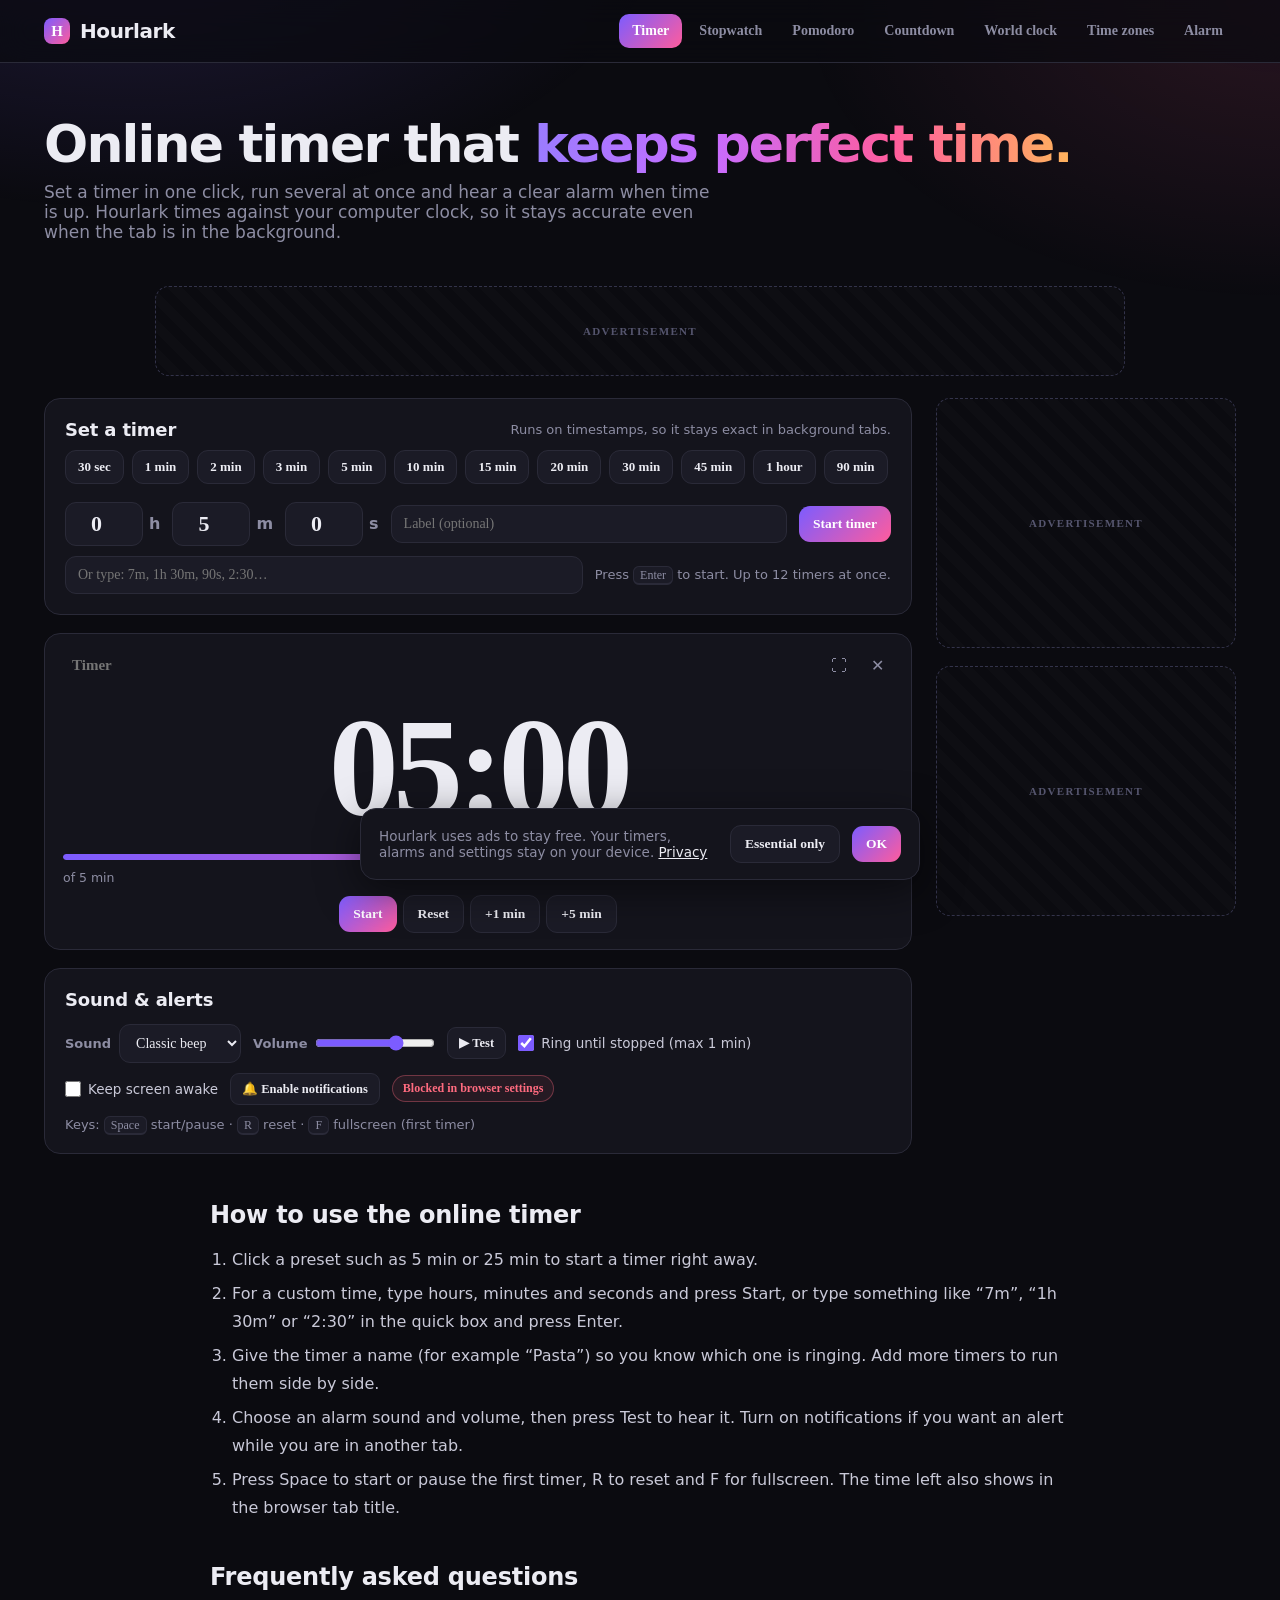
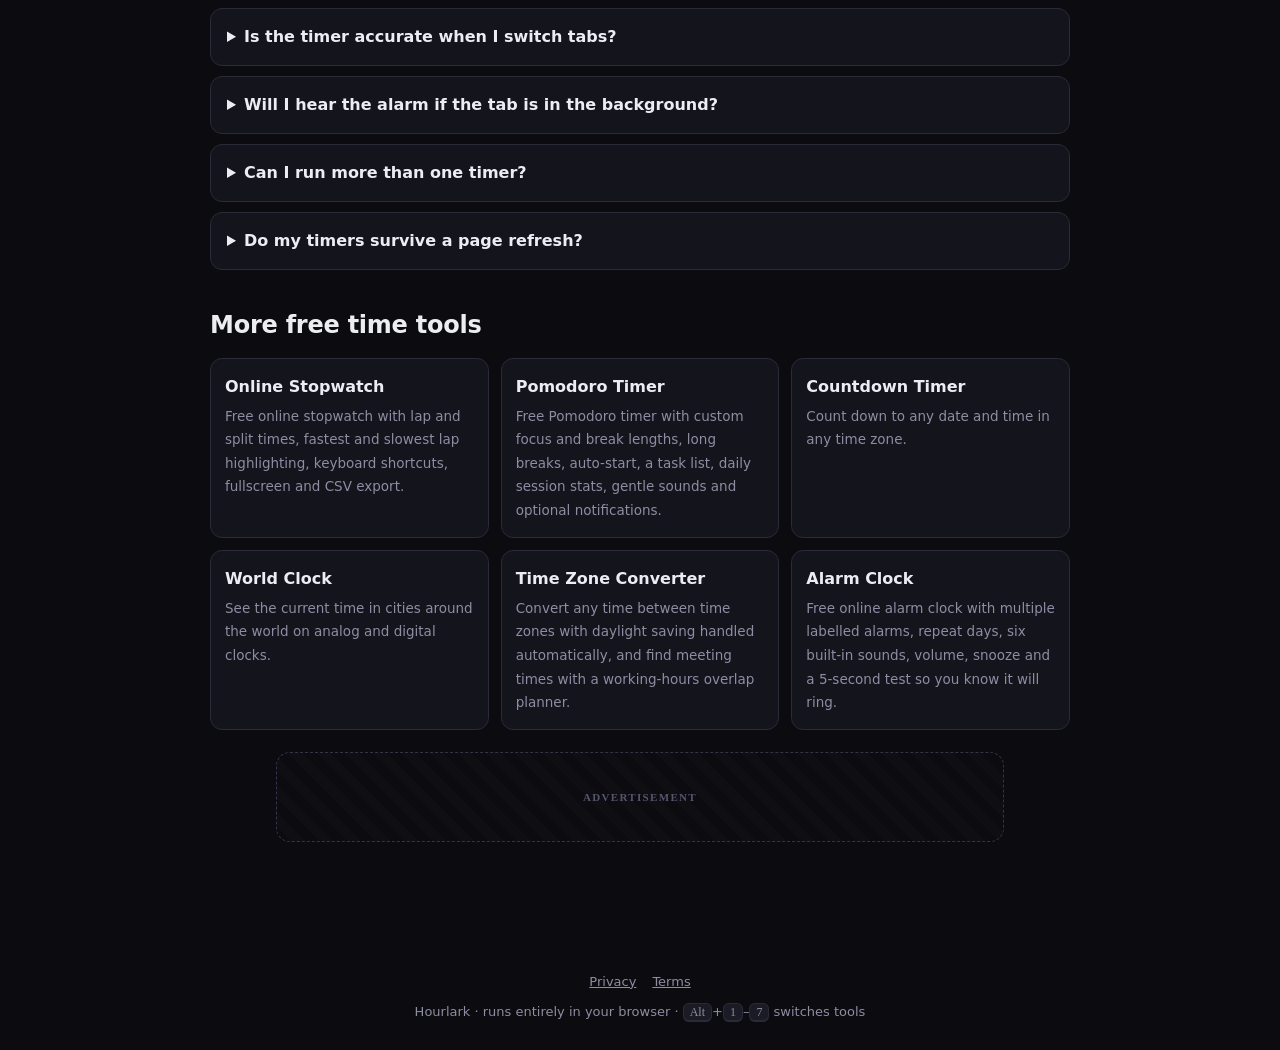
==== index.html @ e030983c "Initial commit: static site ready for GitHub Pages" ====
<!DOCTYPE html>
<html lang="en">
<head>
<meta charset="UTF-8">
<meta http-equiv="Content-Security-Policy" content="default-src 'self'; script-src 'self'; style-src 'self' https://fonts.googleapis.com; font-src https://fonts.gstatic.com; img-src 'self' data: blob:; connect-src 'self'; media-src 'self' blob:; object-src 'none'; base-uri 'self'; form-action 'none'; upgrade-insecure-requests">
<meta name="referrer" content="strict-origin-when-cross-origin">
<meta name="viewport" content="width=device-width, initial-scale=1.0">
<title>Online Timer: Free Countdown Timer with Alarm Sound | Hourlark</title>
<meta name="description" content="Free online timer with presets, custom times, multiple timers, alarm sounds and fullscreen. Stays accurate in background tabs and counts down in the tab title.">
<meta name="theme-color" content="#0b0b10">
<link rel="canonical" href="https://cinch2108.github.io/hourlark/">
<link rel="icon" href="data:image/svg+xml,%3Csvg xmlns='http://www.w3.org/2000/svg' viewBox='0 0 32 32'%3E%3Cdefs%3E%3ClinearGradient id='g' x1='0' y1='0' x2='1' y2='1'%3E%3Cstop offset='0' stop-color='%237c5cff'/%3E%3Cstop offset='1' stop-color='%23ff5c9d'/%3E%3C/linearGradient%3E%3C/defs%3E%3Crect width='32' height='32' rx='9' fill='url(%23g)'/%3E%3Ccircle cx='16' cy='16' r='9' fill='none' stroke='%23fff' stroke-width='2.6'/%3E%3Cpath d='M16 10.5V16l3.6 2.4' fill='none' stroke='%23fff' stroke-width='2.6' stroke-linecap='round'/%3E%3C/svg%3E">
<meta property="og:type" content="website">
<meta property="og:site_name" content="Hourlark">
<meta property="og:title" content="Online Timer: Free Countdown Timer with Alarm Sound | Hourlark">
<meta property="og:description" content="Free online timer with presets, custom times, multiple timers, alarm sounds and fullscreen. Stays accurate in background tabs and counts down in the tab title.">
<meta property="og:url" content="https://cinch2108.github.io/hourlark/">
<meta name="twitter:card" content="summary_large_image">
<meta name="twitter:title" content="Online Timer: Free Countdown Timer with Alarm Sound | Hourlark">
<meta name="twitter:description" content="Free online timer with presets, custom times, multiple timers, alarm sounds and fullscreen. Stays accurate in background tabs and counts down in the tab title.">
<script type="application/ld+json">{"@context":"https://schema.org","@type":"WebApplication","name":"Hourlark","applicationCategory":"UtilitiesApplication","operatingSystem":"Any","browserRequirements":"Requires JavaScript","offers":{"@type":"Offer","price":"0","priceCurrency":"USD"},"description":"Free online timer, stopwatch, Pomodoro timer, countdown to any date, world clock, time zone converter with meeting planner, and alarm clock."}</script>
<link rel="preconnect" href="https://fonts.googleapis.com">
<link rel="preconnect" href="https://fonts.gstatic.com" crossorigin>
<link href="https://fonts.googleapis.com/css2?family=Inter:wght@400;500;600;700;800&family=JetBrains+Mono:wght@400;500;600;700&display=swap" rel="stylesheet">
<link rel="stylesheet" href="styles.css">
<script type="application/ld+json">{"@context": "https://schema.org", "@type": "FAQPage", "mainEntity": [{"@type": "Question", "name": "Is the timer accurate when I switch tabs?", "acceptedAnswer": {"@type": "Answer", "text": "Yes. Browsers slow down background tabs, so Hourlark never counts ticks. It saves the exact moment your timer ends and compares it with your computer clock, so it finishes on time even if the tab was hidden or the screen was busy."}}, {"@type": "Question", "name": "Will I hear the alarm if the tab is in the background?", "acceptedAnswer": {"@type": "Answer", "text": "Yes, as long as the tab stays open and your device isn’t asleep or muted. The sound is scheduled ahead with the Web Audio API. You can also turn on desktop notifications for a pop-up alert."}}, {"@type": "Question", "name": "Can I run more than one timer?", "acceptedAnswer": {"@type": "Answer", "text": "Yes. You can run up to 12 timers at once, each with its own name. They keep running when you switch to other Hourlark tools such as the stopwatch or world clock."}}, {"@type": "Question", "name": "Do my timers survive a page refresh?", "acceptedAnswer": {"@type": "Answer", "text": "Yes. Timers are saved in your browser’s local storage with their end time, so a running timer keeps counting after you reload the page. Nothing is sent to a server."}}]}</script>
<script type="application/ld+json">{"@context": "https://schema.org", "@type": "BreadcrumbList", "itemListElement": [{"@type": "ListItem", "position": 1, "name": "Hourlark", "item": "https://cinch2108.github.io/hourlark/"}]}</script>
</head>
<body data-view="timer" data-page="timer" data-home="1">
<a class="skip" href="#main">Skip to tool</a>
<header><div class="nav">
  <a class="logo" href="./" aria-label="Hourlark home"><i></i>Hourlark</a>
  <nav class="tabs" id="tabs" aria-label="Tools"><a class="tab active" data-p="timer" data-v="timer" data-name="Online Timer" href="./" aria-current="page" title="Online Timer (Alt+1)">Timer</a><a class="tab" data-p="stopwatch" data-v="stopwatch" data-name="Online Stopwatch" href="stopwatch/" title="Online Stopwatch (Alt+2)">Stopwatch</a><a class="tab" data-p="pomodoro" data-v="pomodoro" data-name="Pomodoro Timer" href="pomodoro-timer/" title="Pomodoro Timer (Alt+3)">Pomodoro</a><a class="tab" data-p="countdown" data-v="countdown" data-name="Countdown Timer" href="countdown/" title="Countdown Timer (Alt+4)">Countdown</a><a class="tab" data-p="worldclock" data-v="worldclock" data-name="World Clock" href="world-clock/" title="World Clock (Alt+5)">World clock</a><a class="tab" data-p="converter" data-v="converter" data-name="Time Zone Converter" href="time-zone-converter/" title="Time Zone Converter (Alt+6)">Time zones</a><a class="tab" data-p="alarm" data-v="alarm" data-name="Alarm Clock" href="alarm-clock/" title="Alarm Clock (Alt+7)">Alarm</a></nav>
</div></header>

<main id="main">
<section class="hero">
  <h1>Online timer that <span>keeps perfect time.</span></h1>
  <p>Set a timer in one click, run several at once and hear a clear alarm when time is up. Hourlark times against your computer clock, so it stays accurate even when the tab is in the background.</p>
  <div id="resume" class="resume" hidden></div>
</section>
<!-- AD SLOT: top leaderboard 970x90 (responsive). Paste ad unit inside. -->
<div class="ad ad-leader" id="ad-top" data-ad-slot="top" aria-label="Advertisement"></div>
<div class="layout"><div class="content">

<!-- TIMER -->
<section class="view active" id="v-timer" aria-label="Online timer">
  <div class="card">
    <div class="row between"><h2 class="m0">Set a timer</h2><span class="hint">Runs on timestamps, so it stays exact in background tabs.</span></div>
    <div class="chipbar mt2" id="tm-presets" role="group" aria-label="Quick presets">
      <button class="btn" data-act="tm-preset" data-ms="30000">30 sec</button><button class="btn" data-act="tm-preset" data-ms="60000">1 min</button><button class="btn" data-act="tm-preset" data-ms="120000">2 min</button><button class="btn" data-act="tm-preset" data-ms="180000">3 min</button><button class="btn" data-act="tm-preset" data-ms="300000">5 min</button><button class="btn" data-act="tm-preset" data-ms="600000">10 min</button><button class="btn" data-act="tm-preset" data-ms="900000">15 min</button><button class="btn" data-act="tm-preset" data-ms="1200000">20 min</button><button class="btn" data-act="tm-preset" data-ms="1800000">30 min</button><button class="btn" data-act="tm-preset" data-ms="2700000">45 min</button><button class="btn" data-act="tm-preset" data-ms="3600000">1 hour</button><button class="btn" data-act="tm-preset" data-ms="5400000">90 min</button>
    </div>
    <div class="row mt timeset">
      <label class="unit"><input type="number" id="tm-h" min="0" max="99" value="0" inputmode="numeric" aria-label="Hours"><span>h</span></label>
      <label class="unit"><input type="number" id="tm-m" min="0" max="59" value="5" inputmode="numeric" aria-label="Minutes"><span>m</span></label>
      <label class="unit"><input type="number" id="tm-s" min="0" max="59" value="0" inputmode="numeric" aria-label="Seconds"><span>s</span></label>
      <input type="text" id="tm-label" maxlength="40" placeholder="Label (optional)" aria-label="Timer label" autocomplete="off">
      <button class="btn primary" data-act="tm-add" id="tm-add">Start timer</button>
    </div>
    <div class="row mt2"><input type="text" id="tm-quick" maxlength="40" placeholder="Or type: 7m, 1h 30m, 90s, 2:30…" aria-label="Type a duration" autocomplete="off" class="grow"><span class="hint">Press <kbd>Enter</kbd> to start. Up to 12 timers at once.</span></div>
  </div>
  <div class="timers mt" id="tm-list" aria-live="off"></div>
  <div class="card mt">
    <h2>Sound &amp; alerts</h2>
    <div class="row">
      <label class="lbl-inline">Sound <select id="tm-sound" data-sound-select></select></label>
      <label class="lbl-inline">Volume <input type="range" id="tm-vol" min="0" max="100" value="70" aria-label="Volume"></label>
      <button class="btn sm" data-act="test-sound" data-sel="tm-sound" data-vol="tm-vol">▶ Test</button>
      <label class="check"><input type="checkbox" id="tm-loop" checked> Ring until stopped (max 1 min)</label>
    </div>
    <div class="row mt2">
      <label class="check"><input type="checkbox" data-wake> Keep screen awake</label>
      <button class="btn sm" data-act="notify">🔔 Enable notifications</button><span class="pill" data-notify-status>Notifications off</span>
      <span class="hint">Keys: <kbd>Space</kbd> start/pause · <kbd>R</kbd> reset · <kbd>F</kbd> fullscreen (first timer)</span>
    </div>
  </div>
</section>

<!-- STOPWATCH -->
<section class="view" id="v-stopwatch" aria-label="Stopwatch">
  <div class="card bigcard" id="sw-card">
    <div class="sw-disp mono" id="sw-disp" aria-live="off">00:00.00</div>
    <div class="sw-sub mono" id="sw-lapnow">Lap 1 · 00:00.00</div>
    <div class="row center mt">
      <button class="btn primary big" data-act="sw-toggle" id="sw-toggle">Start</button>
      <button class="btn big" data-act="sw-lap" id="sw-lap" disabled>Lap</button>
      <button class="btn big" data-act="sw-reset" id="sw-reset">Reset</button>
      <button class="btn big" data-act="fs" data-target="sw-card" title="Fullscreen (F)">⛶</button>
    </div>
    <p class="hint center mt2">Keys: <kbd>Space</kbd> start/stop · <kbd>L</kbd> lap · <kbd>R</kbd> reset · <kbd>F</kbd> fullscreen</p>
  </div>
  <div class="card mt">
    <div class="row between"><h2 class="m0">Laps</h2><div class="row tight"><button class="btn sm" data-act="sw-copy">Copy</button><button class="btn sm" data-act="sw-csv">⬇ Export CSV</button></div></div>
    <div class="stats4 mt2"><div class="stat"><b id="sw-n">0</b><span>Laps</span></div><div class="stat"><b id="sw-fast" class="fast">–</b><span>Fastest</span></div><div class="stat"><b id="sw-slow" class="slow">–</b><span>Slowest</span></div><div class="stat"><b id="sw-avg">–</b><span>Average</span></div></div>
    <div class="tablewrap mt2"><table class="laps"><thead><tr><th>Lap</th><th>Lap time</th><th>Split</th><th>vs average</th></tr></thead><tbody id="sw-laps"></tbody></table></div>
    <p class="hint mt2" id="sw-empty">Press Lap (or <kbd>L</kbd>) while running to record splits. The fastest lap is green, the slowest red.</p>
  </div>
</section>

<!-- POMODORO -->
<section class="view" id="v-pomodoro" aria-label="Pomodoro timer">
  <div class="split">
    <div class="card bigcard" id="po-card">
      <div class="seg" id="po-phase" role="group" aria-label="Session type"><button class="on" data-ph="work">Focus</button><button data-ph="short">Short break</button><button data-ph="long">Long break</button></div>
      <div class="ring"><svg viewBox="0 0 220 220" aria-hidden="true"><defs><linearGradient id="po-g" x1="0" y1="0" x2="1" y2="1"><stop offset="0" stop-color="#7c5cff"/><stop offset="1" stop-color="#ff5c9d"/></linearGradient></defs><circle class="ring-bg" cx="110" cy="110" r="100"/><circle class="ring-fg" id="po-arc" cx="110" cy="110" r="100"/></svg>
        <div class="ring-in"><div class="mono po-time" id="po-time">25:00</div><div class="hint" id="po-label">Focus · session 1 of 4</div></div></div>
      <div class="row center">
        <button class="btn primary big" data-act="po-toggle" id="po-toggle">Start</button>
        <button class="btn big" data-act="po-reset">Reset</button>
        <button class="btn big" data-act="po-skip">Skip ⏭</button>
        <button class="btn big" data-act="fs" data-target="po-card" title="Fullscreen">⛶</button>
      </div>
      <p class="hint center mt2" id="po-task-now">Pick a task on the right to track sessions per task.</p>
    </div>
    <div class="card">
      <h2>Today</h2>
      <div class="stats"><div class="stat hero-stat"><b id="po-today">0</b><span>Focus sessions</span></div><div class="stat"><b id="po-mins">0</b><span>Focus minutes</span></div></div>
      <div class="week mt2" id="po-week" aria-label="Last 7 days"></div>
      <h2 class="mt">Tasks</h2>
      <div class="row tight"><input type="text" id="po-task-in" maxlength="120" placeholder="What are you working on?" aria-label="New task" class="grow" autocomplete="off"><button class="btn" data-act="po-task-add">Add</button></div>
      <ul class="tasks mt2" id="po-tasks"></ul>
    </div>
  </div>
  <div class="card mt">
    <h2>Settings</h2>
    <div class="setgrid">
      <label><span class="lbl">Focus (min)</span><input type="number" id="po-work" min="1" max="180" value="25"></label>
      <label><span class="lbl">Short break</span><input type="number" id="po-short" min="1" max="60" value="5"></label>
      <label><span class="lbl">Long break</span><input type="number" id="po-long" min="1" max="120" value="15"></label>
      <label><span class="lbl">Long break every</span><input type="number" id="po-every" min="1" max="12" value="4"></label>
    </div>
    <div class="row mt">
      <label class="check"><input type="checkbox" id="po-auto-break" checked> Auto-start breaks</label>
      <label class="check"><input type="checkbox" id="po-auto-work"> Auto-start focus</label>
      <label class="lbl-inline">Sound <select id="po-sound" data-sound-select></select></label>
      <label class="lbl-inline">Volume <input type="range" id="po-vol" min="0" max="100" value="70" aria-label="Volume"></label>
      <button class="btn sm" data-act="test-sound" data-sel="po-sound" data-vol="po-vol">▶ Test</button>
    </div>
    <div class="row mt2"><label class="check"><input type="checkbox" data-wake> Keep screen awake</label><button class="btn sm" data-act="notify">🔔 Enable notifications</button><span class="pill" data-notify-status>Notifications off</span><span class="hint">Keys: <kbd>Space</kbd> start/pause · <kbd>S</kbd> skip · <kbd>R</kbd> reset</span></div>
  </div>
</section>

<!-- COUNTDOWN -->
<section class="view" id="v-countdown" aria-label="Countdown to a date">
  <div class="card bigcard cd" id="cd-card">
    <div class="cd-title" id="cd-title">New Year</div>
    <div class="cd-grid" aria-live="off"><div><b class="mono" id="cd-d">0</b><span>Days</span></div><div><b class="mono" id="cd-h">00</b><span>Hours</span></div><div><b class="mono" id="cd-m">00</b><span>Minutes</span></div><div><b class="mono" id="cd-s">00</b><span>Seconds</span></div></div>
    <div class="hint center" id="cd-when"></div>
    <div class="row center mt"><button class="btn primary" data-act="cd-share">🔗 Copy share link</button><button class="btn" data-act="fs" data-target="cd-card">⛶ Fullscreen</button><label class="check"><input type="checkbox" data-wake> Keep screen awake</label></div>
  </div>
  <div class="grid2 mt">
    <div class="card">
      <h2>Your event</h2>
      <label class="lbl" for="cd-name">Event name</label><input type="text" id="cd-name" maxlength="80" placeholder="My birthday, launch day, vacation…" class="full" autocomplete="off">
      <div class="row mt2">
        <label><span class="lbl">Date</span><input type="date" id="cd-date" min="1900-01-01" max="2300-12-31"></label>
        <label><span class="lbl">Time</span><input type="time" id="cd-time" value="00:00"></label>
      </div>
      <label class="lbl mt2" for="cd-zone">Time zone</label><select id="cd-zone" class="full" data-zone-select></select>
      <p class="hint mt2" id="cd-note"></p>
    </div>
    <div class="card"><h2>Popular countdowns</h2><div class="chipbar" id="cd-presets"></div><p class="hint mt2">Dates are worked out live for the next occurrence, so Easter, Thanksgiving and Mother’s Day are always right.</p></div>
  </div>
</section>

<!-- WORLD CLOCK -->
<section class="view" id="v-worldclock" aria-label="World clock">
  <div class="card">
    <div class="row">
      <div class="search grow"><input type="text" id="wc-q" role="combobox" aria-autocomplete="list" aria-expanded="false" aria-controls="wc-sug" maxlength="60" placeholder="Add a city, country or time zone (e.g. Tokyo, India, PST)…" autocomplete="off"><ul class="sug" id="wc-sug" role="listbox" hidden></ul></div>
      <div class="seg" data-h12-toggle role="group" aria-label="Clock format"><button data-h12="1">12h</button><button data-h12="0">24h</button></div>
      <div class="seg" id="wc-face" role="group" aria-label="Clock face"><button data-face="both">Both</button><button data-face="analog">Analog</button><button data-face="digital">Digital</button></div>
    </div>
  </div>
  <div class="clocks mt" id="wc-list"></div>
  <p class="hint mt2">☀ day · ◐ twilight · ☾ night, worked out from each city’s real sun position. Your clocks are saved in this browser.</p>
</section>

<!-- TIME ZONE CONVERTER -->
<section class="view" id="v-converter" aria-label="Time zone converter and meeting planner">
  <div class="card">
    <div class="row">
      <label><span class="lbl">Date &amp; time</span><input type="datetime-local" id="tz-dt"></label>
      <label class="grow"><span class="lbl">In time zone</span><select id="tz-base" class="full" data-zone-select></select></label>
      <button class="btn" data-act="tz-now">Now</button>
      <div class="seg" data-h12-toggle role="group" aria-label="Clock format"><button data-h12="1">12h</button><button data-h12="0">24h</button></div>
    </div>
    <p class="hint mt2" id="tz-note"></p>
    <div class="tzrows mt2" id="tz-rows"></div>
    <div class="row mt2">
      <div class="search grow"><input type="text" id="tz-q" role="combobox" aria-autocomplete="list" aria-expanded="false" aria-controls="tz-sug" maxlength="60" placeholder="Add a city or time zone to compare…" autocomplete="off"><ul class="sug" id="tz-sug" role="listbox" hidden></ul></div>
      <button class="btn primary" data-act="tz-share">🔗 Copy share link</button>
    </div>
  </div>
  <div class="card mt">
    <div class="row between"><h2 class="m0">Meeting planner</h2>
      <div class="row tight"><label class="lbl-inline">Working hours <select id="tz-ws" aria-label="Work day starts"></select></label><span class="hint">to</span><select id="tz-we" aria-label="Work day ends"></select></div></div>
    <p class="hint mt2" id="tz-best"></p>
    <div class="planner mt2" id="tz-plan"></div>
    <p class="hint mt2"><span class="key w"></span> working hours <span class="key e"></span> early/evening <span class="key n"></span> night · Click an hour to pick it.</p>
  </div>
</section>

<!-- ALARM -->
<section class="view" id="v-alarm" aria-label="Alarm clock">
  <div class="card bigcard" id="al-card">
    <div class="row between"><div><div class="al-now mono" id="al-now">--:--:--</div><div class="hint" id="al-date"></div></div>
      <div class="seg" data-h12-toggle role="group" aria-label="Clock format"><button data-h12="1">12h</button><button data-h12="0">24h</button></div></div>
    <p class="note mt2">⚠ Keep this tab open, your computer awake and the volume up. Browsers can’t ring alarms from a closed tab. Alarms also ring while you use the other Hourlark tools.</p>
  </div>
  <div class="grid2 mt">
    <div class="card">
      <h2>New alarm</h2>
      <div class="row"><label><span class="lbl">Time</span><input type="time" id="al-time" value="07:00"></label><label class="grow"><span class="lbl">Label</span><input type="text" id="al-label" maxlength="40" placeholder="Wake up" class="full" autocomplete="off"></label></div>
      <span class="lbl mt2">Repeat (none = once)</span>
      <div class="days" id="al-days" role="group" aria-label="Repeat days"><button data-d="1" aria-pressed="false">Mo</button><button data-d="2" aria-pressed="false">Tu</button><button data-d="3" aria-pressed="false">We</button><button data-d="4" aria-pressed="false">Th</button><button data-d="5" aria-pressed="false">Fr</button><button data-d="6" aria-pressed="false">Sa</button><button data-d="0" aria-pressed="false">Su</button></div>
      <div class="row mt2">
        <label class="lbl-inline">Sound <select id="al-sound" data-sound-select></select></label>
        <label class="lbl-inline">Volume <input type="range" id="al-vol" min="0" max="100" value="80" aria-label="Volume"></label>
        <label class="lbl-inline">Snooze <select id="al-snooze"><option value="5">5 min</option><option value="9" selected>9 min</option><option value="10">10 min</option><option value="15">15 min</option></select></label>
      </div>
      <div class="row mt">
        <button class="btn primary" data-act="al-add">Add alarm</button>
        <button class="btn" data-act="test-sound" data-sel="al-sound" data-vol="al-vol">▶ Preview sound</button>
        <button class="btn" data-act="al-test" id="al-test">Test: ring in 5 s</button>
      </div>
      <div class="row mt2"><label class="check"><input type="checkbox" data-wake> Keep screen awake</label><button class="btn sm" data-act="notify">🔔 Enable notifications</button><span class="pill" data-notify-status>Notifications off</span></div>
    </div>
    <div class="card"><h2>Your alarms</h2><div class="alarms" id="al-list"></div><p class="hint" id="al-empty">No alarms yet.</p></div>
  </div>
</section>

</div>
<aside class="rail"><!-- AD SLOTS: sticky sidebar 300x250 x2 -->
<div class="ad ad-rect" id="ad-side-1" data-ad-slot="side-1" aria-label="Advertisement"></div><div class="ad ad-rect" id="ad-side-2" data-ad-slot="side-2" aria-label="Advertisement"></div></aside>
</div>
<article class="seo">
<h2>How to use the online timer</h2>
<ol><li>Click a preset such as 5 min or 25 min to start a timer right away.</li><li>For a custom time, type hours, minutes and seconds and press Start, or type something like “7m”, “1h 30m” or “2:30” in the quick box and press Enter.</li><li>Give the timer a name (for example “Pasta”) so you know which one is ringing. Add more timers to run them side by side.</li><li>Choose an alarm sound and volume, then press Test to hear it. Turn on notifications if you want an alert while you are in another tab.</li><li>Press Space to start or pause the first timer, R to reset and F for fullscreen. The time left also shows in the browser tab title.</li></ol>
<h2>Frequently asked questions</h2>
<details><summary>Is the timer accurate when I switch tabs?</summary><p>Yes. Browsers slow down background tabs, so Hourlark never counts ticks. It saves the exact moment your timer ends and compares it with your computer clock, so it finishes on time even if the tab was hidden or the screen was busy.</p></details><details><summary>Will I hear the alarm if the tab is in the background?</summary><p>Yes, as long as the tab stays open and your device isn’t asleep or muted. The sound is scheduled ahead with the Web Audio API. You can also turn on desktop notifications for a pop-up alert.</p></details><details><summary>Can I run more than one timer?</summary><p>Yes. You can run up to 12 timers at once, each with its own name. They keep running when you switch to other Hourlark tools such as the stopwatch or world clock.</p></details><details><summary>Do my timers survive a page refresh?</summary><p>Yes. Timers are saved in your browser’s local storage with their end time, so a running timer keeps counting after you reload the page. Nothing is sent to a server.</p></details>
<h2>More free time tools</h2>
<div class="toollinks"><a href="stopwatch/">Online Stopwatch<span>Free online stopwatch with lap and split times, fastest and slowest lap highlighting, keyboard shortcuts, fullscreen and CSV export.</span></a><a href="pomodoro-timer/">Pomodoro Timer<span>Free Pomodoro timer with custom focus and break lengths, long breaks, auto-start, a task list, daily session stats, gentle sounds and optional notifications.</span></a><a href="countdown/">Countdown Timer<span>Count down to any date and time in any time zone.</span></a><a href="world-clock/">World Clock<span>See the current time in cities around the world on analog and digital clocks.</span></a><a href="time-zone-converter/">Time Zone Converter<span>Convert any time between time zones with daylight saving handled automatically, and find meeting times with a working-hours overlap planner.</span></a><a href="alarm-clock/">Alarm Clock<span>Free online alarm clock with multiple labelled alarms, repeat days, six built-in sounds, volume, snooze and a 5-second test so you know it will ring.</span></a></div>
</article>
<!-- AD SLOT: footer 728x90 -->
<div class="ad ad-foot" id="ad-foot" data-ad-slot="foot" aria-label="Advertisement"></div>
</main>
<div class="ringer" id="ringer" role="alertdialog" aria-modal="true" aria-labelledby="rg-title" hidden>
  <div class="ringbox"><div class="bell" aria-hidden="true">⏰</div><h2 id="rg-title">Time’s up</h2><p class="mono" id="rg-sub"></p><p class="hint" id="rg-more"></p>
  <div class="row center mt"><button class="btn primary big" id="rg-stop">Stop</button><button class="btn big" id="rg-snooze" hidden>Snooze</button></div><p class="hint mt2"><kbd>Esc</kbd> stops the sound</p></div>
</div>
<div class="toast" id="toast" role="status" aria-live="polite"></div>
<div class="consent" id="consent" role="dialog" aria-label="Cookie notice"><span>Hourlark uses ads to stay free. Your timers, alarms and settings stay on your device. <a href="privacy.html">Privacy</a></span><button class="btn" id="c-no">Essential only</button><button class="btn primary" id="c-yes">OK</button></div>
<footer><div class="footlinks"><a href="privacy.html">Privacy</a><a href="terms.html">Terms</a></div><br>Hourlark · runs entirely in your browser · <kbd>Alt</kbd>+<kbd>1</kbd>–<kbd>7</kbd> switches tools</footer>

<script src="app.js" defer></script>
</body>
</html>
---- styles.css ----
[hidden]{display:none!important}
:root{
  --bg:#0b0b10;--panel:#14141c;--panel2:#1b1b26;--line:#2a2a38;--text:#ececf3;--muted:#8d8da3;
  --accent:#7c5cff;--accent2:#ff5c9d;--radius:16px;--add:#5cffa0;--del:#ff6b7f;
}
*{box-sizing:border-box;margin:0;padding:0}
html{scroll-behavior:smooth}
body{font-family:Inter,system-ui,sans-serif;background:var(--bg);color:var(--text);min-height:100vh;-webkit-font-smoothing:antialiased}
body::before{content:"";position:fixed;inset:0;pointer-events:none;z-index:-1;
  background:radial-gradient(900px 500px at 10% -10%,rgba(124,92,255,.18),transparent 60%),radial-gradient(800px 500px at 100% 0%,rgba(255,92,157,.12),transparent 60%)}
.mono,.code,.code-ta{font-family:"JetBrains Mono",ui-monospace,monospace}
.skip{position:absolute;left:-999px;top:8px;z-index:200;background:#fff;color:#111;padding:8px 12px;border-radius:8px}
.skip:focus{left:8px}
:focus-visible{outline:2px solid var(--accent);outline-offset:2px}
header{position:sticky;top:0;z-index:50;backdrop-filter:blur(14px);background:rgba(11,11,16,.72);border-bottom:1px solid var(--line)}
.nav{max-width:1240px;margin:auto;display:flex;align-items:center;gap:22px;padding:14px 24px}
.logo{display:flex;align-items:center;gap:10px;font-weight:800;font-size:20px;letter-spacing:-.02em;flex-shrink:0}
.logo i{width:26px;height:26px;border-radius:8px;background:linear-gradient(135deg,var(--accent),var(--accent2));display:grid;place-items:center;font-style:normal}
.logo i::after{content:"H";color:#fff;font:800 15px Inter}
.tabs{display:flex;gap:4px;flex-wrap:wrap;margin-left:auto}
.tab{background:none;border:0;color:var(--muted);font:600 14px Inter;padding:9px 13px;border-radius:10px;cursor:pointer;transition:.15s;text-decoration:none;white-space:nowrap}
.tab:hover{color:var(--text);background:var(--panel2)}
.tab.active{color:#fff;background:linear-gradient(135deg,var(--accent),var(--accent2))}
main{max-width:1240px;margin:auto;padding:28px 24px 80px}
.hero{padding:26px 0 22px}
.hero h1{font-size:clamp(30px,4.4vw,52px);font-weight:800;letter-spacing:-.035em;line-height:1.05}
.hero h1 span{background:linear-gradient(90deg,#9a7cff,#c86cff,#ff5c9d,#ffb35c);-webkit-background-clip:text;background-clip:text;color:transparent}
.hero p{color:var(--muted);margin-top:10px;font-size:17px;max-width:680px}
.resume{margin-top:14px}
.resume a{display:inline-flex;gap:8px;align-items:center;background:var(--panel);border:1px solid var(--line);border-radius:999px;padding:7px 14px;color:var(--text);text-decoration:none;font-size:13.5px;font-weight:600}
.resume a:hover{border-color:var(--accent)}
.view{display:none;animation:fade .3s ease}
.view.active{display:block}
@keyframes fade{from{opacity:0;transform:translateY(6px)}to{opacity:1;transform:none}}
.card{background:var(--panel);border:1px solid var(--line);border-radius:var(--radius);padding:20px;min-width:0}
.card.pad0{padding:0;overflow:hidden;display:flex;flex-direction:column}
.cardhead{display:flex;justify-content:space-between;align-items:center;gap:10px;padding:10px 12px 10px 16px;border-bottom:1px solid var(--line);min-height:52px}
.row{display:flex;gap:12px;align-items:center;flex-wrap:wrap}
.row.tight{gap:6px}.row.between{justify-content:space-between}.push{margin-left:auto}
.toolbar{gap:10px}
.grid2{display:grid;grid-template-columns:minmax(0,1fr) minmax(0,1fr);gap:18px}
.split{display:grid;grid-template-columns:minmax(0,1.6fr) minmax(0,1fr);gap:18px}
@media(max-width:860px){.grid2,.split{grid-template-columns:1fr}.tabs{margin-left:0;flex-wrap:nowrap;overflow-x:auto;width:100%;scrollbar-width:none}.nav{flex-wrap:wrap;gap:10px}}
.btn{background:var(--panel2);border:1px solid var(--line);color:var(--text);font:600 13.5px Inter;padding:10px 14px;border-radius:11px;cursor:pointer;transition:.15s;display:inline-flex;align-items:center;gap:7px;white-space:nowrap}
.btn:hover{border-color:#44445a;background:#222230}
.btn:active{transform:translateY(1px)}
.btn.sm{padding:7px 11px;font-size:12.5px;border-radius:9px}
.btn.primary{background:linear-gradient(135deg,var(--accent),var(--accent2));border:0;color:#fff}
.btn.primary:hover{filter:brightness(1.1)}
.btn.flash{border-color:var(--accent);background:rgba(124,92,255,.18)}
.dk{background:rgba(255,255,255,.18);border:0;color:#fff;font-size:10.5px}
select,input[type=text],input[type=number]{background:var(--panel2);border:1px solid var(--line);color:var(--text);font:500 14px Inter;padding:10px 12px;border-radius:11px;outline:none}
select:focus,input:focus,textarea:focus{border-color:var(--accent)}
label.lbl,.lbl{font-size:12px;color:var(--muted);font-weight:600;text-transform:uppercase;letter-spacing:.06em;display:block;margin-bottom:6px}
.check{display:inline-flex;align-items:center;gap:7px;font-size:13.5px;color:#c9c9d8;cursor:pointer;user-select:none}
.check input{accent-color:var(--accent);width:16px;height:16px}
.col-checks{display:flex;flex-direction:column;gap:6px}
h2{font-size:18px;font-weight:700;margin-bottom:14px;letter-spacing:-.01em}
.hint{color:var(--muted);font-size:13px}.hint.pad{padding:20px}
kbd{background:var(--panel2);border:1px solid var(--line);border-bottom-width:2px;border-radius:6px;padding:1px 6px;font:500 12px "JetBrains Mono"}
.ta{width:100%;min-height:220px;resize:vertical;background:var(--panel2);border:1px solid var(--line);border-radius:12px;color:var(--text);font:400 15px/1.65 Inter;padding:14px 16px;outline:none;display:block}
.ta.tall{min-height:420px}
.ta.flat{border:0;border-radius:0;background:transparent;flex:1;min-height:340px}
.ta.flat.tall{min-height:480px}
.code-ta{font-size:13.5px;line-height:1.6;tab-size:4}
.ta[readonly]{color:#d8d8e6}
.pill{display:inline-flex;align-items:center;gap:6px;font:600 12px Inter;padding:5px 10px;border-radius:999px;background:var(--panel2);border:1px solid var(--line);color:var(--muted);text-transform:none;letter-spacing:0}
.pill.ok{color:var(--add);border-color:rgba(92,255,160,.3);background:rgba(92,255,160,.07)}
.pill.bad{color:var(--del);border-color:rgba(255,107,127,.35);background:rgba(255,107,127,.08)}
.pill.warn{color:#ffc35c;border-color:rgba(255,195,92,.35);background:rgba(255,195,92,.07)}
.pill.sm{padding:2px 8px;font-size:11px;margin-left:6px}
.seg{display:inline-flex;background:var(--panel2);border:1px solid var(--line);border-radius:11px;padding:3px}
.seg button{background:none;border:0;color:var(--muted);font:600 13px Inter;padding:7px 12px;border-radius:8px;cursor:pointer}
.seg button.on{background:var(--panel);color:#fff;box-shadow:inset 0 0 0 1px #3a3a50}
.chipbar{display:flex;flex-wrap:wrap;gap:8px}
.chipbar .btn{font-size:13px;padding:8px 12px}
.chipbar .btn.done{border-color:var(--accent)}

.stats{display:grid;grid-template-columns:1fr 1fr;gap:10px;align-content:start}
.stat{background:var(--panel);border:1px solid var(--line);border-radius:14px;padding:14px 16px}
.stat b{display:block;font-size:24px;font-weight:800;letter-spacing:-.03em;font-variant-numeric:tabular-nums}
.stat span{font-size:12.5px;color:var(--muted);font-weight:600}
.stat.hero-stat b{font-size:38px;background:linear-gradient(135deg,#b6a4ff,#ff8fbf);-webkit-background-clip:text;background-clip:text;color:transparent}
.stat.wide{grid-column:1/-1}
.toast{position:fixed;bottom:26px;left:50%;transform:translateX(-50%) translateY(30px);background:#fff;color:#111;font-weight:700;padding:11px 18px;border-radius:12px;opacity:0;transition:.25s;z-index:130;font-size:14px;pointer-events:none}
.toast.show{opacity:1;transform:translateX(-50%)}
footer{text-align:center;color:var(--muted);font-size:13px;padding:30px}
.mt{margin-top:18px}.mt2{margin-top:10px}

/* ad slots: fixed sizes so ads never shift the layout */
.ad:empty::before{content:"Advertisement"}
.ad{display:flex;align-items:center;justify-content:center;border:1px dashed #33334a;border-radius:14px;color:#55556e;font:600 11px Inter;letter-spacing:.12em;text-transform:uppercase;background:repeating-linear-gradient(45deg,transparent 0 10px,rgba(255,255,255,.015) 10px 20px);margin:22px auto;overflow:hidden}
.ad-leader{width:100%;max-width:970px;height:90px}
.ad-rect{width:300px;height:250px;margin:0 auto}
.ad-foot{width:100%;max-width:728px;height:90px}
.layout{display:grid;grid-template-columns:minmax(0,1fr) 300px;gap:24px}
.content{min-width:0}
.rail{position:sticky;top:84px;align-self:start;display:flex;flex-direction:column;gap:18px}
.rail .ad{margin:0}
@media(max-width:1100px){.layout{grid-template-columns:1fr}.rail{position:static;flex-direction:row;flex-wrap:wrap;justify-content:center}}
@media(max-width:760px){.ad-leader,.ad-foot{max-width:320px;height:100px}main{padding:18px 14px 60px}.nav{padding:12px 14px}.stats{grid-template-columns:1fr 1fr}}
.footlinks a{color:var(--muted);margin:0 8px}
.consent{position:fixed;left:20px;right:20px;bottom:20px;max-width:560px;margin:auto;background:var(--panel);border:1px solid var(--line);border-radius:16px;padding:16px 18px;display:none;gap:12px;align-items:center;z-index:120;box-shadow:0 10px 40px rgba(0,0,0,.5);font-size:13.5px;color:var(--muted)}
.consent.show{display:flex}.consent a{color:var(--text)}
@media(max-width:560px){.consent.show{flex-wrap:wrap}}

/* SEO content */
.seo{max-width:860px;margin:40px auto 0;line-height:1.75;color:#c9c9d8}
.seo h2{font-size:24px;color:var(--text);margin:34px 0 10px}.seo h3{font-size:17px;color:var(--text);margin:20px 0 6px}
.seo ol,.seo ul{padding-left:22px}.seo li{margin:6px 0}
.seo code{font:13px "JetBrains Mono";background:var(--panel2);padding:1px 5px;border-radius:5px}
.seo details{background:var(--panel);border:1px solid var(--line);border-radius:12px;padding:14px 16px;margin:10px 0}
.seo summary{cursor:pointer;font-weight:700;color:var(--text)}
.seo details p{margin-top:8px}
.toollinks{display:grid;grid-template-columns:repeat(auto-fit,minmax(220px,1fr));gap:12px;margin-top:12px}
.toollinks a{display:block;background:var(--panel);border:1px solid var(--line);border-radius:12px;padding:14px;color:var(--text);text-decoration:none;font-weight:700}
.toollinks a span{display:block;font-weight:400;color:var(--muted);font-size:13.5px;margin-top:4px}
.toollinks a:hover{border-color:var(--accent)}
.legal{max-width:760px;line-height:1.7}.legal h2{margin-top:26px}.legal p{color:#c9c9d8;margin-top:8px}.legal a{color:var(--text)}

/* ===== Hourlark ===== */
input[type=date],input[type=time],input[type=datetime-local],input[type=search]{background:var(--panel2);border:1px solid var(--line);color:var(--text);font:500 14px Inter;padding:9px 12px;border-radius:11px;outline:none;color-scheme:dark}
input[type=range]{accent-color:var(--accent);width:120px;vertical-align:middle}
.full{width:100%}.grow{flex:1;min-width:200px}.center{text-align:center;justify-content:center}
.lbl-inline{display:inline-flex;align-items:center;gap:8px;font-size:13px;color:var(--muted);font-weight:600}
.btn.big{padding:13px 22px;font-size:15px;border-radius:13px}
.btn[disabled]{opacity:.45;cursor:not-allowed}
.btn.danger{color:var(--del)}
.note{background:rgba(255,195,92,.07);border:1px solid rgba(255,195,92,.3);color:#ffd793;border-radius:12px;padding:10px 14px;font-size:13.5px}
.timeset .unit{display:inline-flex;align-items:center;gap:6px}
.timeset .unit input{width:78px;font:600 22px "JetBrains Mono";text-align:center;padding:8px}
.timeset .unit span{color:var(--muted);font-weight:700}
.timeset #tm-label{flex:1;min-width:160px}
/* timers */
.timers{display:grid;grid-template-columns:repeat(auto-fill,minmax(280px,1fr));gap:14px}
.timers:empty{display:none}
.tcard{background:var(--panel);border:1px solid var(--line);border-radius:var(--radius);padding:16px 18px;display:flex;flex-direction:column;gap:10px;position:relative}
.timers .tcard:first-child{grid-column:1/-1}
.tcard .tc-top{display:flex;gap:6px;align-items:center}
.tcard .tc-label{flex:1;min-width:0;background:none;border:1px solid transparent;color:var(--text);font:700 15px Inter;padding:5px 8px;border-radius:8px}
.tcard .tc-label:hover,.tcard .tc-label:focus{border-color:var(--line);background:var(--panel2)}
.tc-disp{font:700 clamp(46px,7vw,64px)/1 "JetBrains Mono";letter-spacing:-.04em;font-variant-numeric:tabular-nums;text-align:center;padding:6px 0}
.timers .tcard:first-child .tc-disp{font-size:clamp(64px,12vw,140px)}
.tc-bar{height:6px;border-radius:9px;background:var(--panel2);overflow:hidden}
.tc-bar i{display:block;height:100%;width:100%;background:linear-gradient(90deg,var(--accent),var(--accent2));transform-origin:left;border-radius:9px}
.tc-meta{display:flex;justify-content:space-between;font-size:12.5px;color:var(--muted)}
.tcard .row{justify-content:center}
.tcard.done{border-color:var(--accent2);box-shadow:0 0 0 1px var(--accent2),0 0 40px rgba(255,92,157,.15)}
.tcard.done .tc-disp{color:#ff8fbf;animation:blink 1s steps(2) infinite}
.tcard.paused .tc-disp{opacity:.6}
@keyframes blink{50%{opacity:.35}}
.iconbtn{background:none;border:0;color:var(--muted);font-size:16px;width:32px;height:32px;border-radius:8px;cursor:pointer}
.iconbtn:hover{background:var(--panel2);color:var(--text)}
:fullscreen{background:var(--bg)!important;display:flex!important;flex-direction:column;justify-content:center;align-items:center;padding:4vw!important;border:0!important;border-radius:0!important}
.tcard:fullscreen .tc-disp,.sw-disp:fullscreen{font-size:min(22vw,40vh)!important}
.tcard:fullscreen .tc-bar{width:70vw}
.tcard:fullscreen .tc-label{font-size:28px;text-align:center}
/* stopwatch */
.bigcard{padding:26px}
.sw-disp{font:700 clamp(58px,12vw,150px)/1 "JetBrains Mono";text-align:center;letter-spacing:-.04em;font-variant-numeric:tabular-nums;padding:16px 0 4px}
.sw-sub{text-align:center;color:var(--muted);font-size:18px}
#sw-card:fullscreen .sw-disp{font-size:min(16vw,34vh)}
#sw-card:fullscreen .sw-sub{font-size:3vw}
.stats4{display:grid;grid-template-columns:repeat(4,1fr);gap:10px}
.stats4 .stat b{font:700 19px "JetBrains Mono"}
.fast{color:var(--add)}.slow{color:var(--del)}
.tablewrap{max-height:420px;overflow:auto;border:1px solid var(--line);border-radius:12px}
.laps{width:100%;border-collapse:collapse;font:500 14px "JetBrains Mono";font-variant-numeric:tabular-nums}
.laps th{position:sticky;top:0;background:var(--panel2);font:600 12px Inter;color:var(--muted);text-transform:uppercase;letter-spacing:.06em;text-align:left;padding:9px 14px}
.laps td{padding:8px 14px;border-top:1px solid var(--line)}
.laps tr.fast td{color:var(--add);background:rgba(92,255,160,.05)}
.laps tr.slow td{color:var(--del);background:rgba(255,107,127,.06)}
.laps td small{font:600 10.5px Inter;margin-left:6px;text-transform:uppercase;letter-spacing:.05em}
/* pomodoro */
.ring{position:relative;width:min(300px,78vw);margin:18px auto}
.ring svg{width:100%;display:block;transform:rotate(-90deg)}
.ring-bg{fill:none;stroke:var(--panel2);stroke-width:12}
.ring-fg{fill:none;stroke:url(#po-g);stroke-width:12;stroke-linecap:round;stroke-dasharray:628.32;stroke-dashoffset:0}
.ring-in{position:absolute;inset:0;display:grid;place-content:center;text-align:center}
.po-time{font:700 clamp(46px,8vw,68px)/1 "JetBrains Mono";letter-spacing:-.04em}
#po-card{text-align:center}
#po-card:fullscreen .ring{width:min(70vh,80vw)}
#po-card:fullscreen .po-time{font-size:min(12vw,14vh)}
#po-card.brk .ring-fg{stroke:#5cffa0}
.week{display:grid;grid-template-columns:repeat(7,1fr);gap:6px;align-items:end;height:90px}
.week div{display:flex;flex-direction:column;align-items:center;gap:4px;height:100%;justify-content:flex-end;font-size:11px;color:var(--muted)}
.week i{display:block;width:100%;max-width:28px;border-radius:6px 6px 3px 3px;background:linear-gradient(180deg,var(--accent2),var(--accent));min-height:3px}
.week div.today{color:var(--text);font-weight:700}
.tasks{list-style:none;display:grid;gap:6px;max-height:300px;overflow:auto}
.tasks li{display:flex;align-items:center;gap:8px;background:var(--panel2);border:1px solid var(--line);border-radius:10px;padding:7px 8px 7px 10px;font-size:14px}
.tasks li.cur{border-color:var(--accent);box-shadow:0 0 0 1px var(--accent)}
.tasks li.done .tt{text-decoration:line-through;color:var(--muted)}
.tasks .tt{flex:1;min-width:0;overflow-wrap:anywhere;cursor:pointer}
.tasks .tn{font:600 12px "JetBrains Mono";color:#ff8fbf}
.tasks input{accent-color:var(--accent);width:16px;height:16px}
.setgrid{display:grid;grid-template-columns:repeat(4,minmax(0,1fr));gap:12px}
.setgrid input{width:100%}
/* countdown */
.cd{text-align:center}
.cd-title{font:800 clamp(24px,4vw,38px) Inter;letter-spacing:-.03em;overflow-wrap:anywhere}
.cd-grid{display:grid;grid-template-columns:repeat(4,minmax(0,1fr));gap:14px;max-width:760px;margin:22px auto 14px}
.cd-grid div{background:var(--panel2);border:1px solid var(--line);border-radius:16px;padding:18px 6px}
.cd-grid b{display:block;font-size:clamp(34px,7vw,72px);line-height:1;letter-spacing:-.04em;background:linear-gradient(135deg,#b6a4ff,#ff8fbf);-webkit-background-clip:text;background-clip:text;color:transparent;font-variant-numeric:tabular-nums}
.cd-grid span{display:block;margin-top:8px;color:var(--muted);font-size:12px;font-weight:700;text-transform:uppercase;letter-spacing:.08em}
.cd.past .cd-grid b{background:linear-gradient(135deg,#5cffa0,#5cc8ff);-webkit-background-clip:text;background-clip:text}
#cd-card:fullscreen .cd-grid{max-width:90vw;width:90vw}
#cd-card:fullscreen .cd-grid b{font-size:min(11vw,22vh)}
#cd-card:fullscreen .cd-title{font-size:5vw}
.chipbar .btn small{color:var(--muted);font-weight:500}
/* search */
.search{position:relative}
.search input{width:100%;background:var(--panel2);border:1px solid var(--line);color:var(--text);font:500 14px Inter;padding:10px 12px;border-radius:11px;outline:none}
.sug{position:absolute;z-index:60;left:0;right:0;top:calc(100% + 4px);list-style:none;background:var(--panel);border:1px solid var(--line);border-radius:12px;box-shadow:0 12px 40px rgba(0,0,0,.5);max-height:320px;overflow:auto;padding:4px}
.sug li{display:flex;justify-content:space-between;gap:10px;padding:8px 10px;border-radius:8px;cursor:pointer;font-size:14px}
.sug li span{color:var(--muted);font-size:12.5px;text-align:right}
.sug li[aria-selected=true],.sug li:hover{background:var(--panel2)}
/* world clock */
.clocks{display:grid;grid-template-columns:repeat(auto-fill,minmax(230px,1fr));gap:14px}
.clock{background:var(--panel);border:1px solid var(--line);border-radius:var(--radius);padding:16px;display:flex;flex-direction:column;align-items:center;gap:6px;position:relative;text-align:center}
.clock.local{border-color:rgba(124,92,255,.5)}
.clock .x{position:absolute;top:8px;right:8px}
.clock .dn{position:absolute;top:12px;left:14px;font-size:16px}
.clock svg{width:140px;height:140px}
.clock .city{font-weight:800;font-size:16px;margin-top:4px}
.clock .ctry{color:var(--muted);font-size:12.5px}
.clock .dig{font:700 28px "JetBrains Mono";letter-spacing:-.03em;font-variant-numeric:tabular-nums}
.clock .meta{color:var(--muted);font-size:12.5px}
.clocks.digital svg{display:none}.clocks.analog .dig{display:none}
.face{fill:#171722;stroke:var(--line);stroke-width:2}
.clock.night .face{fill:#101018}
.clock.day .face{fill:#1e1e2c}
.tick{stroke:#55556e;stroke-width:1.5}.tick.h{stroke:#9a9ab4;stroke-width:3}
.hand{stroke-linecap:round}.hand.h{stroke:#ececf3;stroke-width:5}.hand.m{stroke:#ececf3;stroke-width:3.4}.hand.s{stroke:#ff5c9d;stroke-width:1.6}
.hub{fill:#ff5c9d}
/* converter */
.tzrows{display:grid;gap:8px}
.tzrow{display:grid;grid-template-columns:minmax(0,1.3fr) minmax(0,1fr) auto auto;gap:12px;align-items:center;background:var(--panel2);border:1px solid var(--line);border-radius:12px;padding:10px 12px 10px 16px}
.tzrow.base{border-color:rgba(124,92,255,.55)}
.tzrow .nm b{display:block;font-size:15px}
.tzrow .nm span{color:var(--muted);font-size:12.5px}
.tzrow .tm{font:700 24px "JetBrains Mono";letter-spacing:-.03em;text-align:right;font-variant-numeric:tabular-nums}
.tzrow .dt{color:var(--muted);font-size:13px;text-align:right;min-width:120px}
.planner{overflow-x:auto;border:1px solid var(--line);border-radius:12px}
.planner table{border-collapse:separate;border-spacing:0;font:500 12px "JetBrains Mono";min-width:100%}
.planner th{position:sticky;left:0;background:var(--panel);text-align:left;padding:6px 12px;font:600 12.5px Inter;white-space:nowrap;z-index:1;border-right:1px solid var(--line);min-width:150px}
.planner th small{display:block;color:var(--muted);font-weight:500}
.planner td{padding:0;text-align:center;min-width:34px;height:40px;border-left:1px solid rgba(0,0,0,.35);cursor:pointer}
.planner td.w{background:rgba(92,255,160,.16);color:#bfffd9}
.planner td.e{background:rgba(255,195,92,.1);color:#ffd793}
.planner td.n{background:rgba(124,92,255,.05);color:#6c6c88}
.planner td.mid{box-shadow:inset 2px 0 0 #ff5c9d}
.planner tr.ov td{height:10px;background:none;cursor:default}
.planner tr.ov td.all{background:linear-gradient(90deg,var(--accent),var(--accent2))}
.planner td.sel{outline:2px solid #fff;outline-offset:-2px}
.planner td:hover{filter:brightness(1.4)}
.key{display:inline-block;width:12px;height:12px;border-radius:3px;vertical-align:-2px;margin:0 4px 0 10px}
.key.w{background:rgba(92,255,160,.4)}.key.e{background:rgba(255,195,92,.3)}.key.n{background:rgba(124,92,255,.2)}
/* alarm */
.al-now{font:700 clamp(48px,9vw,96px)/1 "JetBrains Mono";letter-spacing:-.04em;font-variant-numeric:tabular-nums}
.days{display:flex;gap:6px;flex-wrap:wrap}
.days button{width:42px;height:38px;border-radius:10px;border:1px solid var(--line);background:var(--panel2);color:var(--muted);font:600 13px Inter;cursor:pointer}
.days button[aria-pressed=true]{background:linear-gradient(135deg,var(--accent),var(--accent2));color:#fff;border:0}
.alarms{display:grid;gap:8px}
.alarm{display:flex;align-items:center;gap:12px;background:var(--panel2);border:1px solid var(--line);border-radius:12px;padding:10px 12px}
.alarm.off{opacity:.55}
.alarm .at{font:700 24px "JetBrains Mono";letter-spacing:-.03em}
.alarm .ai{flex:1;min-width:0}
.alarm .ai b{display:block;font-size:14px;overflow-wrap:anywhere}
.alarm .ai span{color:var(--muted);font-size:12.5px}
.switch{position:relative;width:44px;height:26px;flex-shrink:0}
.switch input{position:absolute;inset:0;opacity:0;cursor:pointer;margin:0;z-index:1}
.switch span{position:absolute;inset:0;border-radius:99px;background:#33334a;transition:.2s}
.switch span::after{content:"";position:absolute;top:3px;left:3px;width:20px;height:20px;border-radius:50%;background:#fff;transition:.2s}
.switch input:checked+span{background:linear-gradient(135deg,var(--accent),var(--accent2))}
.switch input:checked+span::after{transform:translateX(18px)}
.switch input:focus-visible+span{outline:2px solid var(--accent);outline-offset:2px}
/* ringing overlay */
.ringer{position:fixed;inset:0;z-index:140;background:rgba(5,5,10,.82);backdrop-filter:blur(6px);display:grid;place-items:center;padding:20px}
.ringbox{background:var(--panel);border:1px solid var(--accent2);border-radius:22px;padding:30px 36px;text-align:center;max-width:440px;width:100%;box-shadow:0 0 80px rgba(255,92,157,.25)}
.ringbox h2{font-size:28px;margin:8px 0 4px;overflow-wrap:anywhere}
.ringbox .bell{font-size:54px;animation:shake .5s ease-in-out infinite}
#rg-sub{font-size:20px;color:#ff8fbf}
@keyframes shake{0%,100%{transform:rotate(0)}25%{transform:rotate(-14deg)}75%{transform:rotate(14deg)}}
@media(prefers-reduced-motion:reduce){.ringbox .bell,.tcard.done .tc-disp{animation:none}.view{animation:none}}
@media(max-width:760px){.setgrid,.stats4{grid-template-columns:1fr 1fr}.cd-grid{gap:8px}.tzrow{grid-template-columns:minmax(0,1fr) auto;row-gap:2px}.tzrow .dt{text-align:left;min-width:0}.bigcard{padding:18px}.timeset .unit input{width:64px}}
.m0{margin:0}a.logo{color:inherit;text-decoration:none}.legal h1{font-size:40px;letter-spacing:-.03em;margin:16px 0}.legal a.back,.legal p.upd{color:var(--muted)}
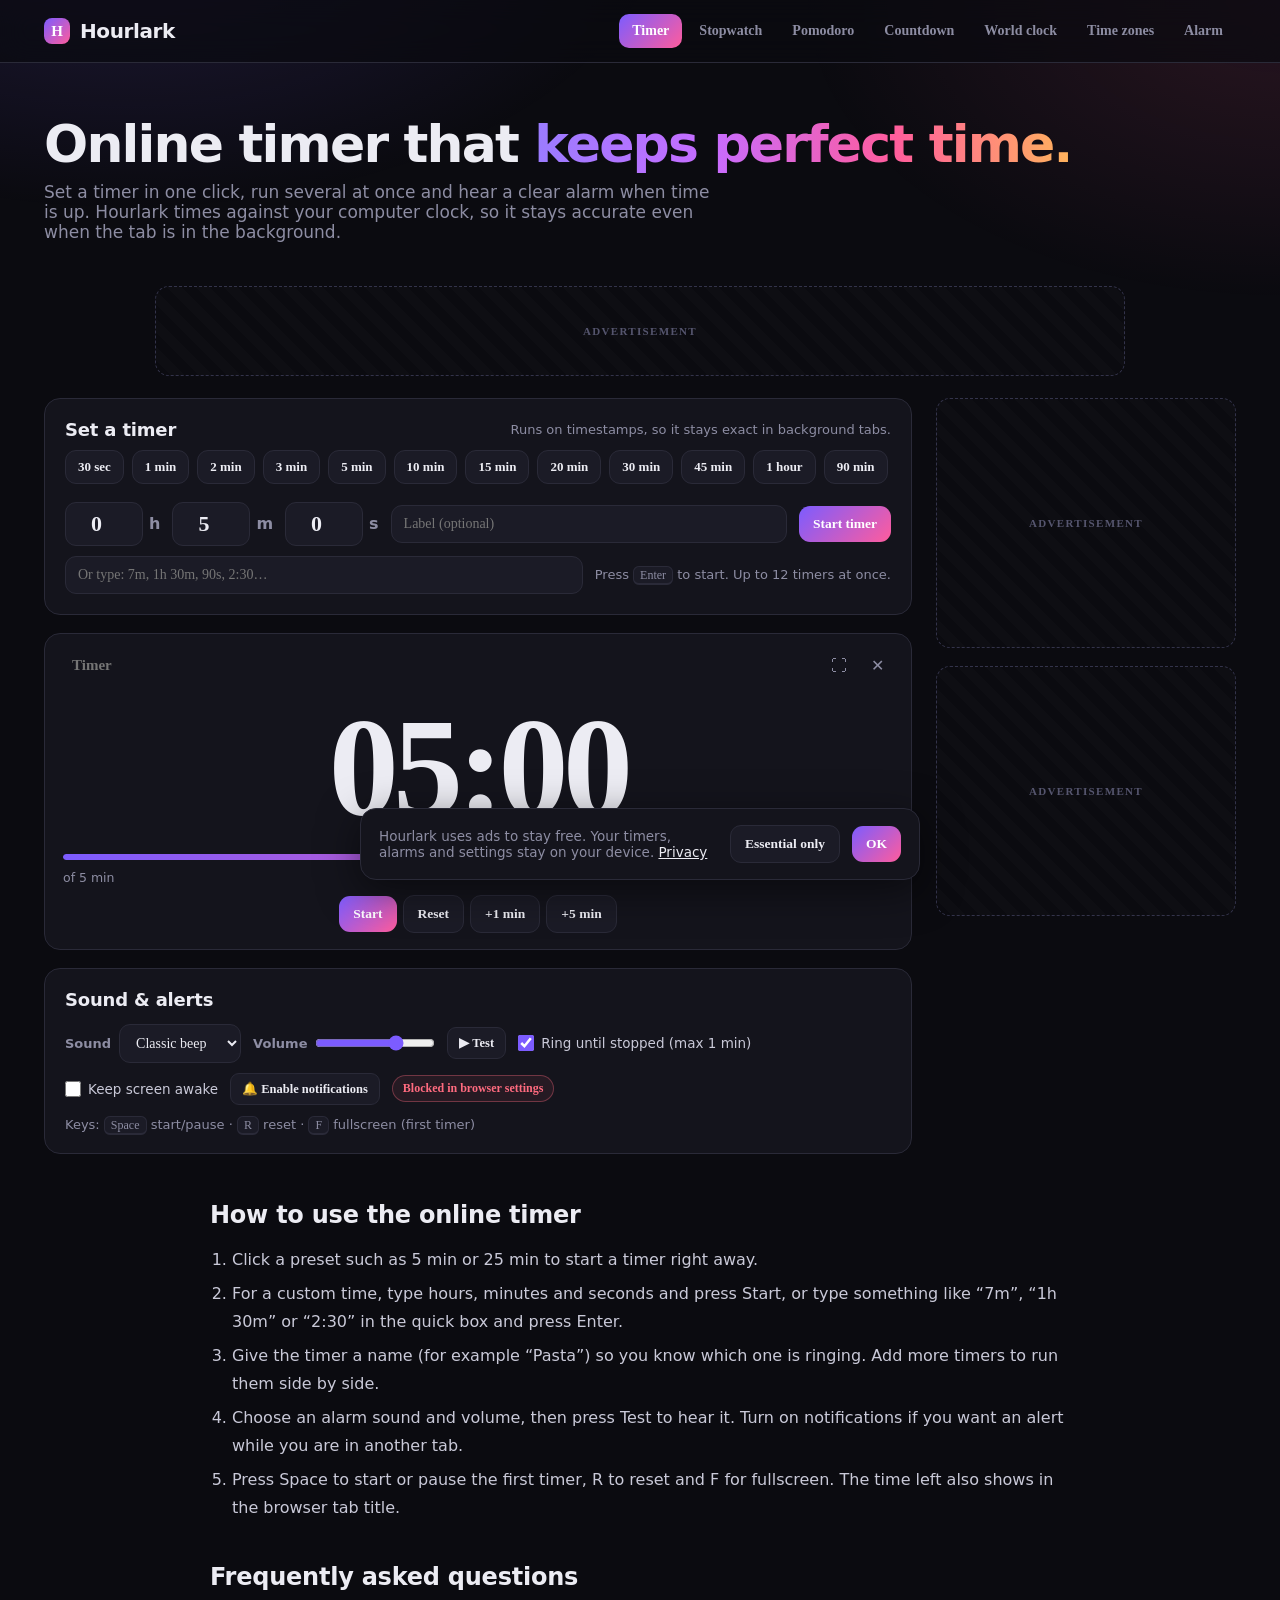
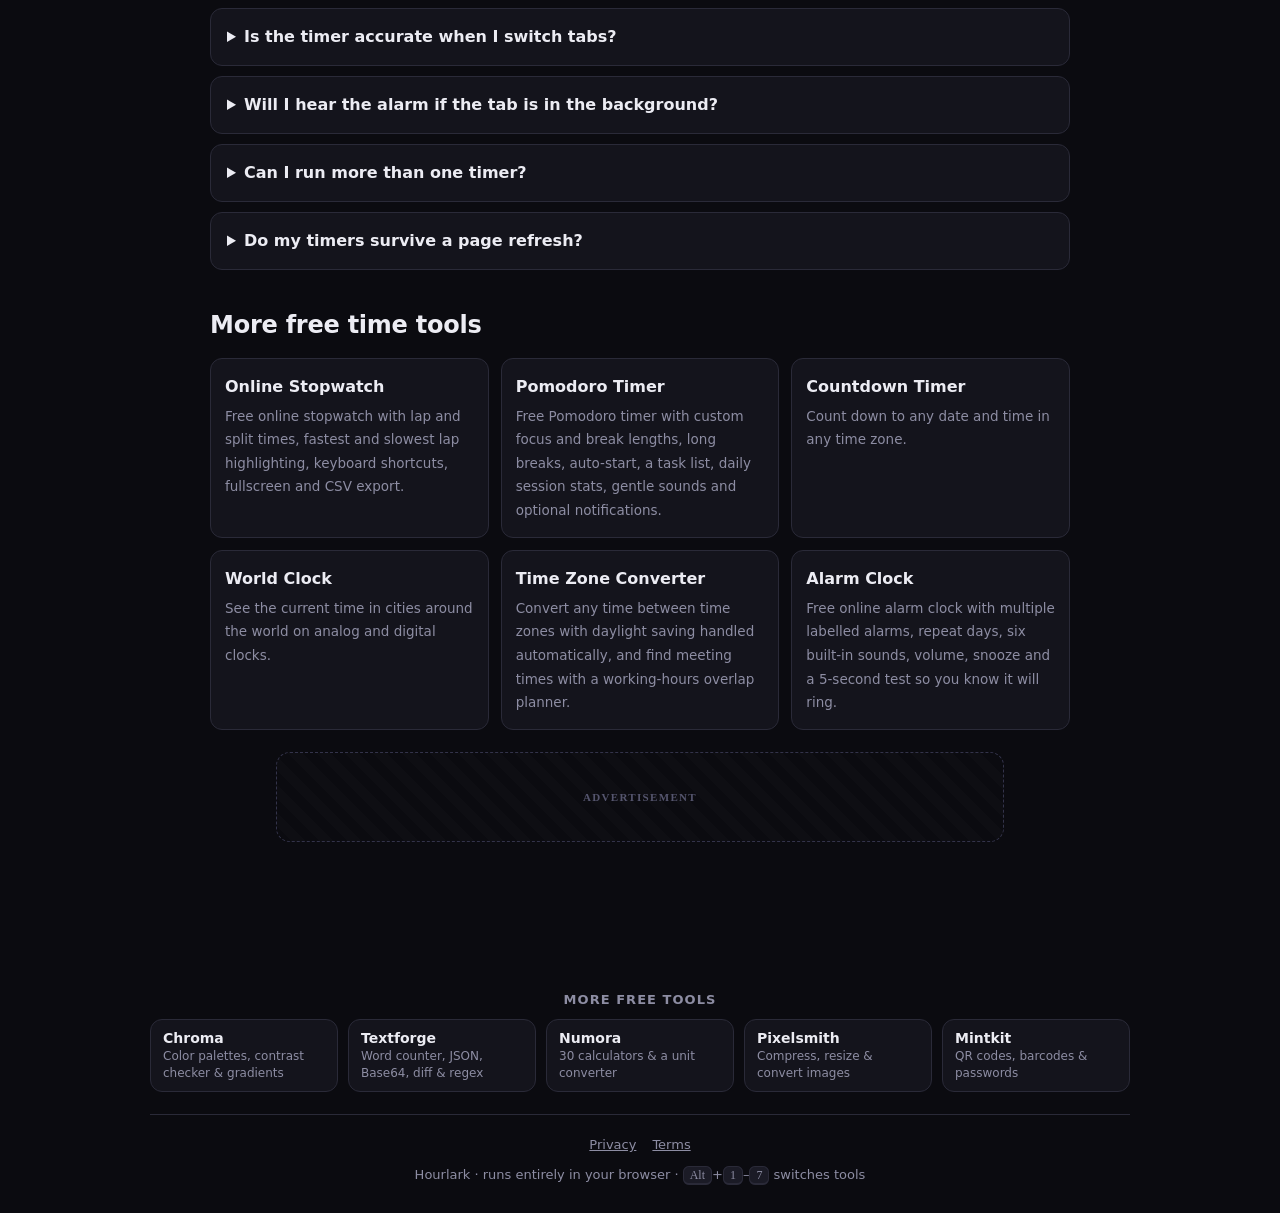
==== commit c3733bce: "Add 'More free tools' team footer to every page" ====
--- a/index.html
+++ b/index.html
@@ -251,7 +251,7 @@
 </div>
 <div class="toast" id="toast" role="status" aria-live="polite"></div>
 <div class="consent" id="consent" role="dialog" aria-label="Cookie notice"><span>Hourlark uses ads to stay free. Your timers, alarms and settings stay on your device. <a href="privacy.html">Privacy</a></span><button class="btn" id="c-no">Essential only</button><button class="btn primary" id="c-yes">OK</button></div>
-<footer><div class="footlinks"><a href="privacy.html">Privacy</a><a href="terms.html">Terms</a></div><br>Hourlark · runs entirely in your browser · <kbd>Alt</kbd>+<kbd>1</kbd>–<kbd>7</kbd> switches tools</footer>
+<footer><!--team--><nav class="more-tools" aria-label="More free tools"><h2>More free tools</h2><ul><li><a href="https://cinch2108.github.io/chroma/" rel="noopener">Chroma</a><span>Color palettes, contrast checker &amp; gradients</span></li><li><a href="https://cinch2108.github.io/textforge/" rel="noopener">Textforge</a><span>Word counter, JSON, Base64, diff &amp; regex</span></li><li><a href="https://cinch2108.github.io/numora/" rel="noopener">Numora</a><span>30 calculators &amp; a unit converter</span></li><li><a href="https://cinch2108.github.io/pixelsmith/" rel="noopener">Pixelsmith</a><span>Compress, resize &amp; convert images</span></li><li><a href="https://cinch2108.github.io/mintkit/" rel="noopener">Mintkit</a><span>QR codes, barcodes &amp; passwords</span></li></ul></nav><!--/team--><div class="footlinks"><a href="privacy.html">Privacy</a><a href="terms.html">Terms</a></div><br>Hourlark · runs entirely in your browser · <kbd>Alt</kbd>+<kbd>1</kbd>–<kbd>7</kbd> switches tools</footer>
 
 <script src="app.js" defer></script>
 </body>
--- a/styles.css
+++ b/styles.css
@@ -284,3 +284,4 @@
 @media(prefers-reduced-motion:reduce){.ringbox .bell,.tcard.done .tc-disp{animation:none}.view{animation:none}}
 @media(max-width:760px){.setgrid,.stats4{grid-template-columns:1fr 1fr}.cd-grid{gap:8px}.tzrow{grid-template-columns:minmax(0,1fr) auto;row-gap:2px}.tzrow .dt{text-align:left;min-width:0}.bigcard{padding:18px}.timeset .unit input{width:64px}}
 .m0{margin:0}a.logo{color:inherit;text-decoration:none}.legal h1{font-size:40px;letter-spacing:-.03em;margin:16px 0}.legal a.back,.legal p.upd{color:var(--muted)}
+.more-tools{max-width:980px;margin:0 auto 22px;padding:18px 0 22px;border-bottom:1px solid var(--line)}.more-tools h2{font-size:13px;font-weight:700;letter-spacing:.08em;text-transform:uppercase;color:var(--muted);margin:0 0 12px}.more-tools ul{list-style:none;margin:0;padding:0;display:grid;grid-template-columns:repeat(auto-fit,minmax(170px,1fr));gap:10px;text-align:left}.more-tools li{background:var(--panel);border:1px solid var(--line);border-radius:12px;padding:10px 12px;transition:border-color .15s}.more-tools li:hover,.more-tools li:focus-within{border-color:var(--accent)}.more-tools a{display:block;color:var(--text);font-weight:700;text-decoration:none;font-size:14px}.more-tools a:hover{text-decoration:underline}.more-tools span{display:block;color:var(--muted);font-size:12px;margin-top:2px;line-height:1.4}
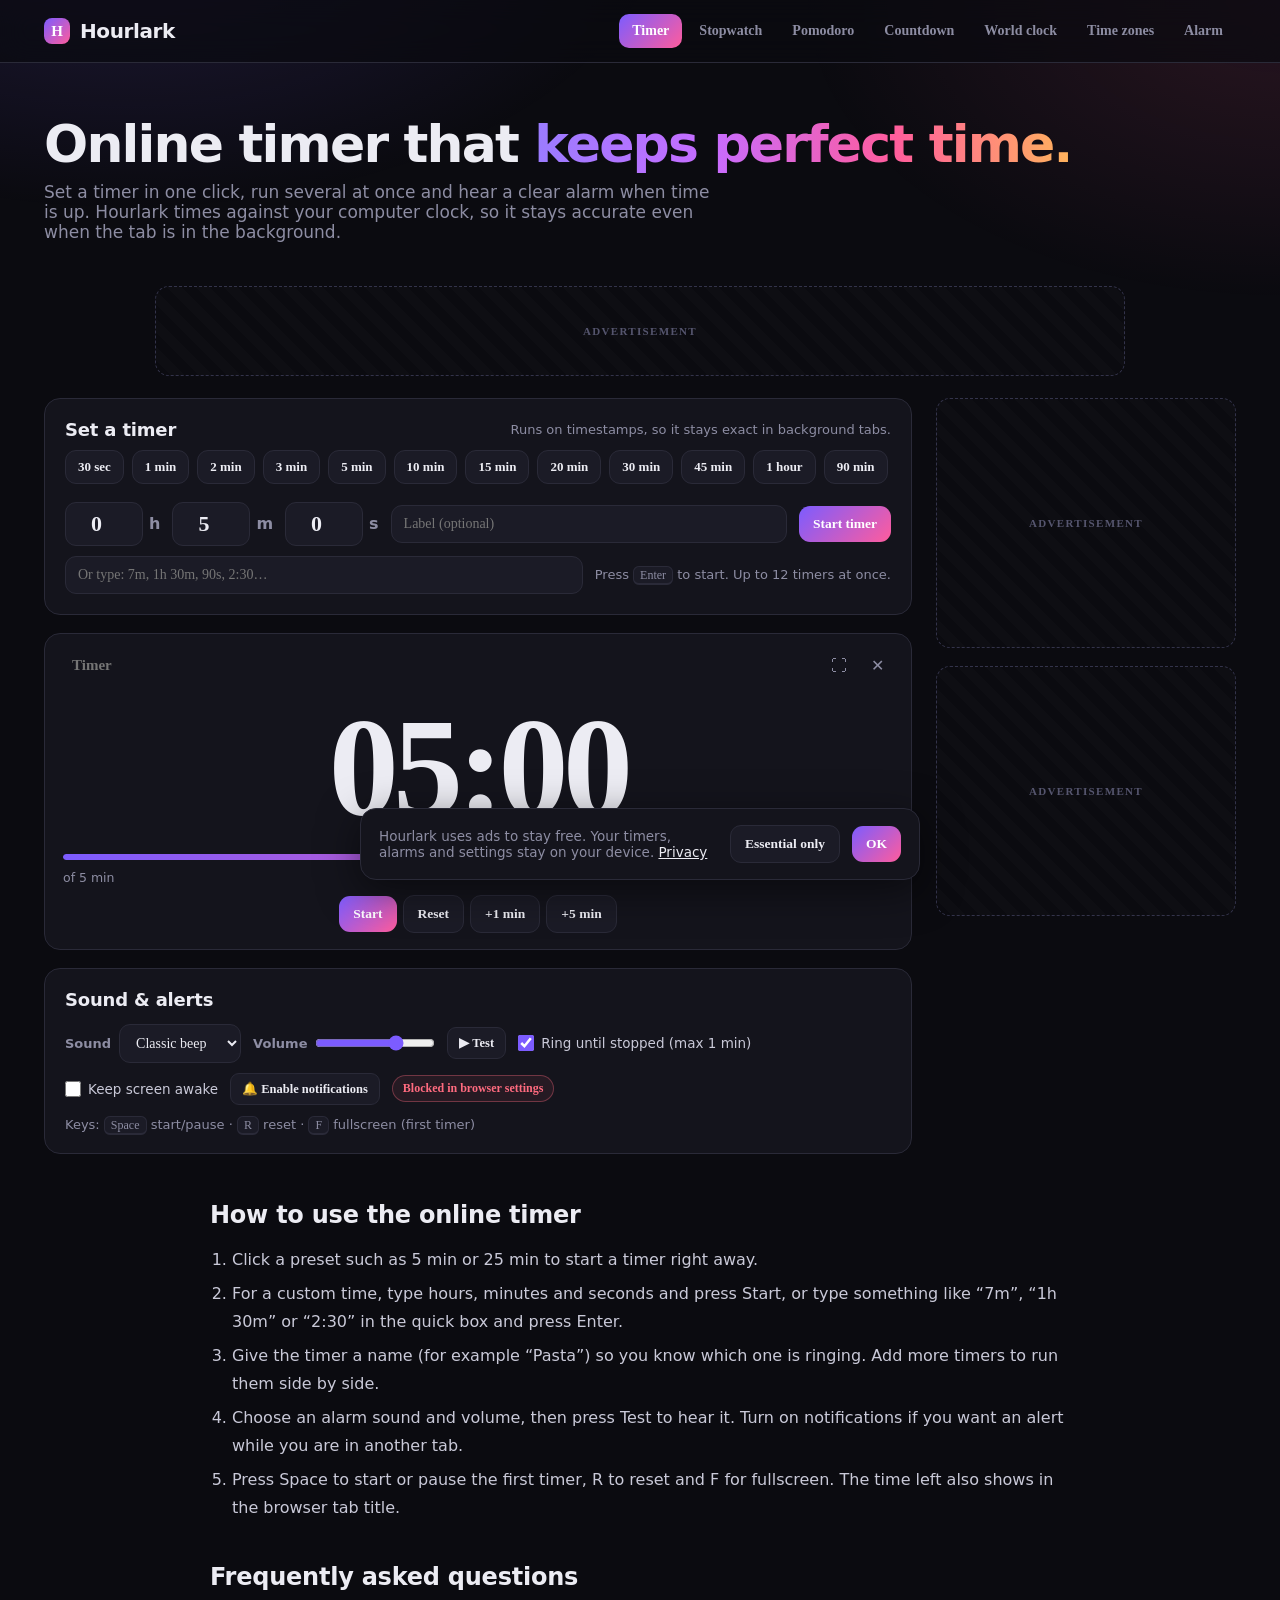
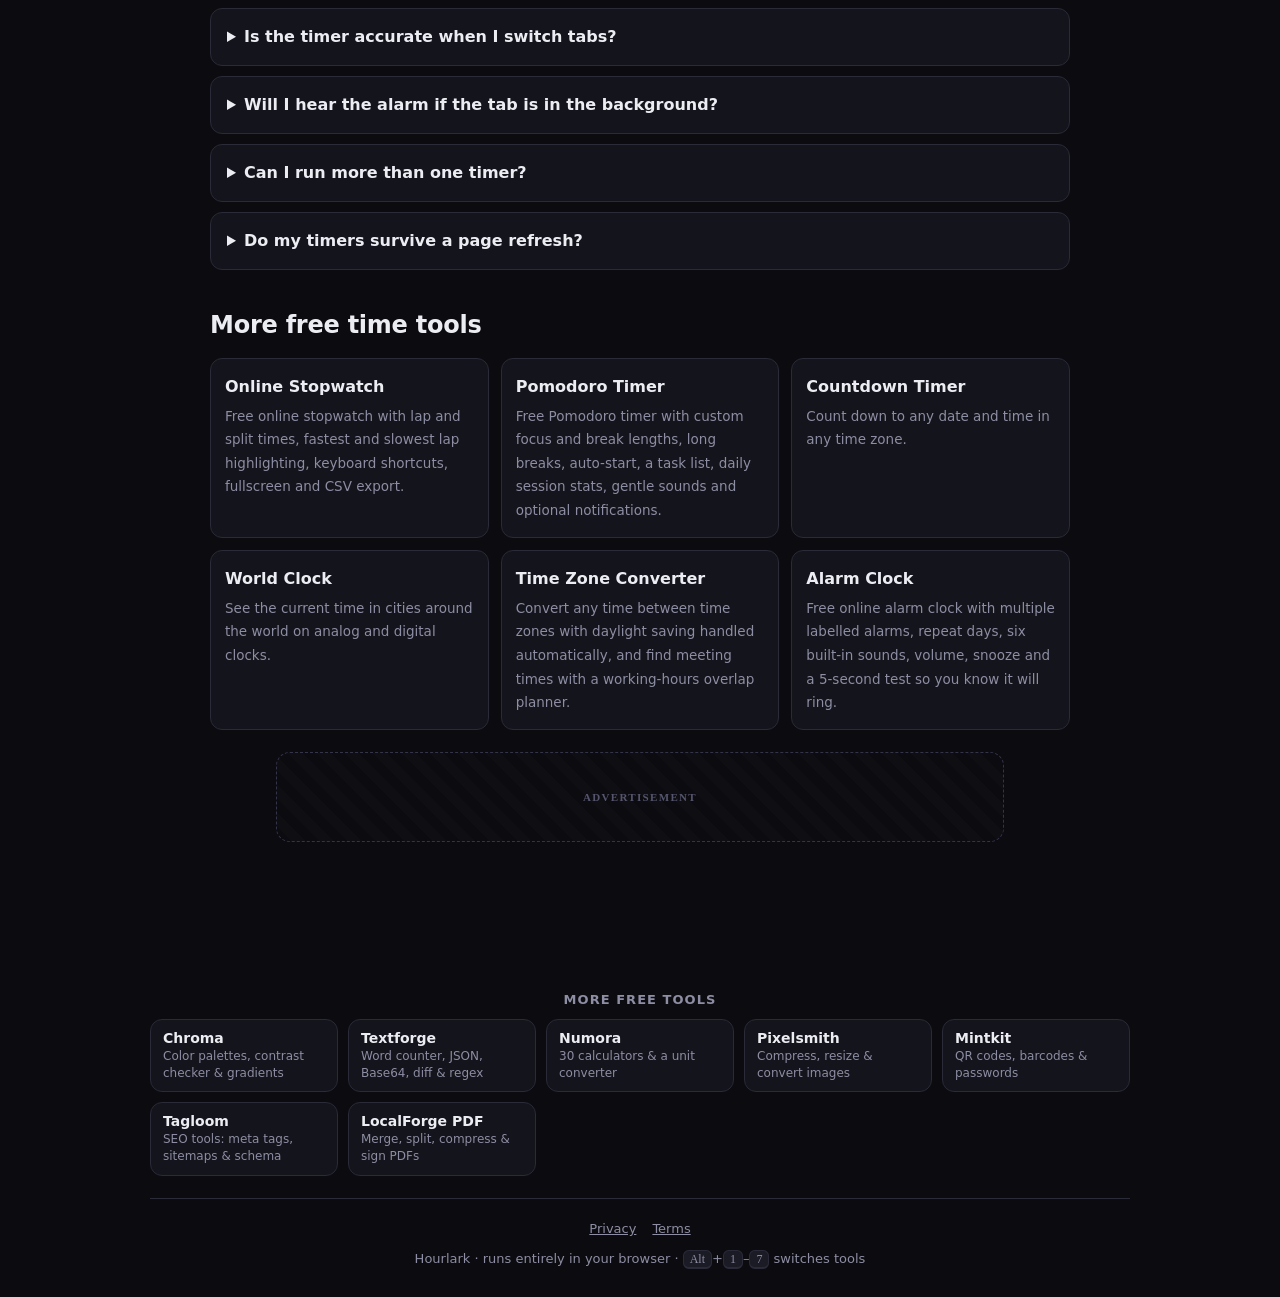
==== commit 9ed7ee4d: "Footer: add Tagloom and LocalForge PDF" ====
--- a/index.html
+++ b/index.html
@@ -251,7 +251,7 @@
 </div>
 <div class="toast" id="toast" role="status" aria-live="polite"></div>
 <div class="consent" id="consent" role="dialog" aria-label="Cookie notice"><span>Hourlark uses ads to stay free. Your timers, alarms and settings stay on your device. <a href="privacy.html">Privacy</a></span><button class="btn" id="c-no">Essential only</button><button class="btn primary" id="c-yes">OK</button></div>
-<footer><!--team--><nav class="more-tools" aria-label="More free tools"><h2>More free tools</h2><ul><li><a href="https://cinch2108.github.io/chroma/" rel="noopener">Chroma</a><span>Color palettes, contrast checker &amp; gradients</span></li><li><a href="https://cinch2108.github.io/textforge/" rel="noopener">Textforge</a><span>Word counter, JSON, Base64, diff &amp; regex</span></li><li><a href="https://cinch2108.github.io/numora/" rel="noopener">Numora</a><span>30 calculators &amp; a unit converter</span></li><li><a href="https://cinch2108.github.io/pixelsmith/" rel="noopener">Pixelsmith</a><span>Compress, resize &amp; convert images</span></li><li><a href="https://cinch2108.github.io/mintkit/" rel="noopener">Mintkit</a><span>QR codes, barcodes &amp; passwords</span></li></ul></nav><!--/team--><div class="footlinks"><a href="privacy.html">Privacy</a><a href="terms.html">Terms</a></div><br>Hourlark · runs entirely in your browser · <kbd>Alt</kbd>+<kbd>1</kbd>–<kbd>7</kbd> switches tools</footer>
+<footer><!--team--><nav class="more-tools" aria-label="More free tools"><h2>More free tools</h2><ul><li><a href="https://cinch2108.github.io/chroma/" rel="noopener">Chroma</a><span>Color palettes, contrast checker &amp; gradients</span></li><li><a href="https://cinch2108.github.io/textforge/" rel="noopener">Textforge</a><span>Word counter, JSON, Base64, diff &amp; regex</span></li><li><a href="https://cinch2108.github.io/numora/" rel="noopener">Numora</a><span>30 calculators &amp; a unit converter</span></li><li><a href="https://cinch2108.github.io/pixelsmith/" rel="noopener">Pixelsmith</a><span>Compress, resize &amp; convert images</span></li><li><a href="https://cinch2108.github.io/mintkit/" rel="noopener">Mintkit</a><span>QR codes, barcodes &amp; passwords</span></li><li><a href="https://cinch2108.github.io/tagloom/" rel="noopener">Tagloom</a><span>SEO tools: meta tags, sitemaps &amp; schema</span></li><li><a href="https://cinch2108.github.io/" rel="noopener">LocalForge PDF</a><span>Merge, split, compress &amp; sign PDFs</span></li></ul></nav><!--/team--><div class="footlinks"><a href="privacy.html">Privacy</a><a href="terms.html">Terms</a></div><br>Hourlark · runs entirely in your browser · <kbd>Alt</kbd>+<kbd>1</kbd>–<kbd>7</kbd> switches tools</footer>
 
 <script src="app.js" defer></script>
 </body>
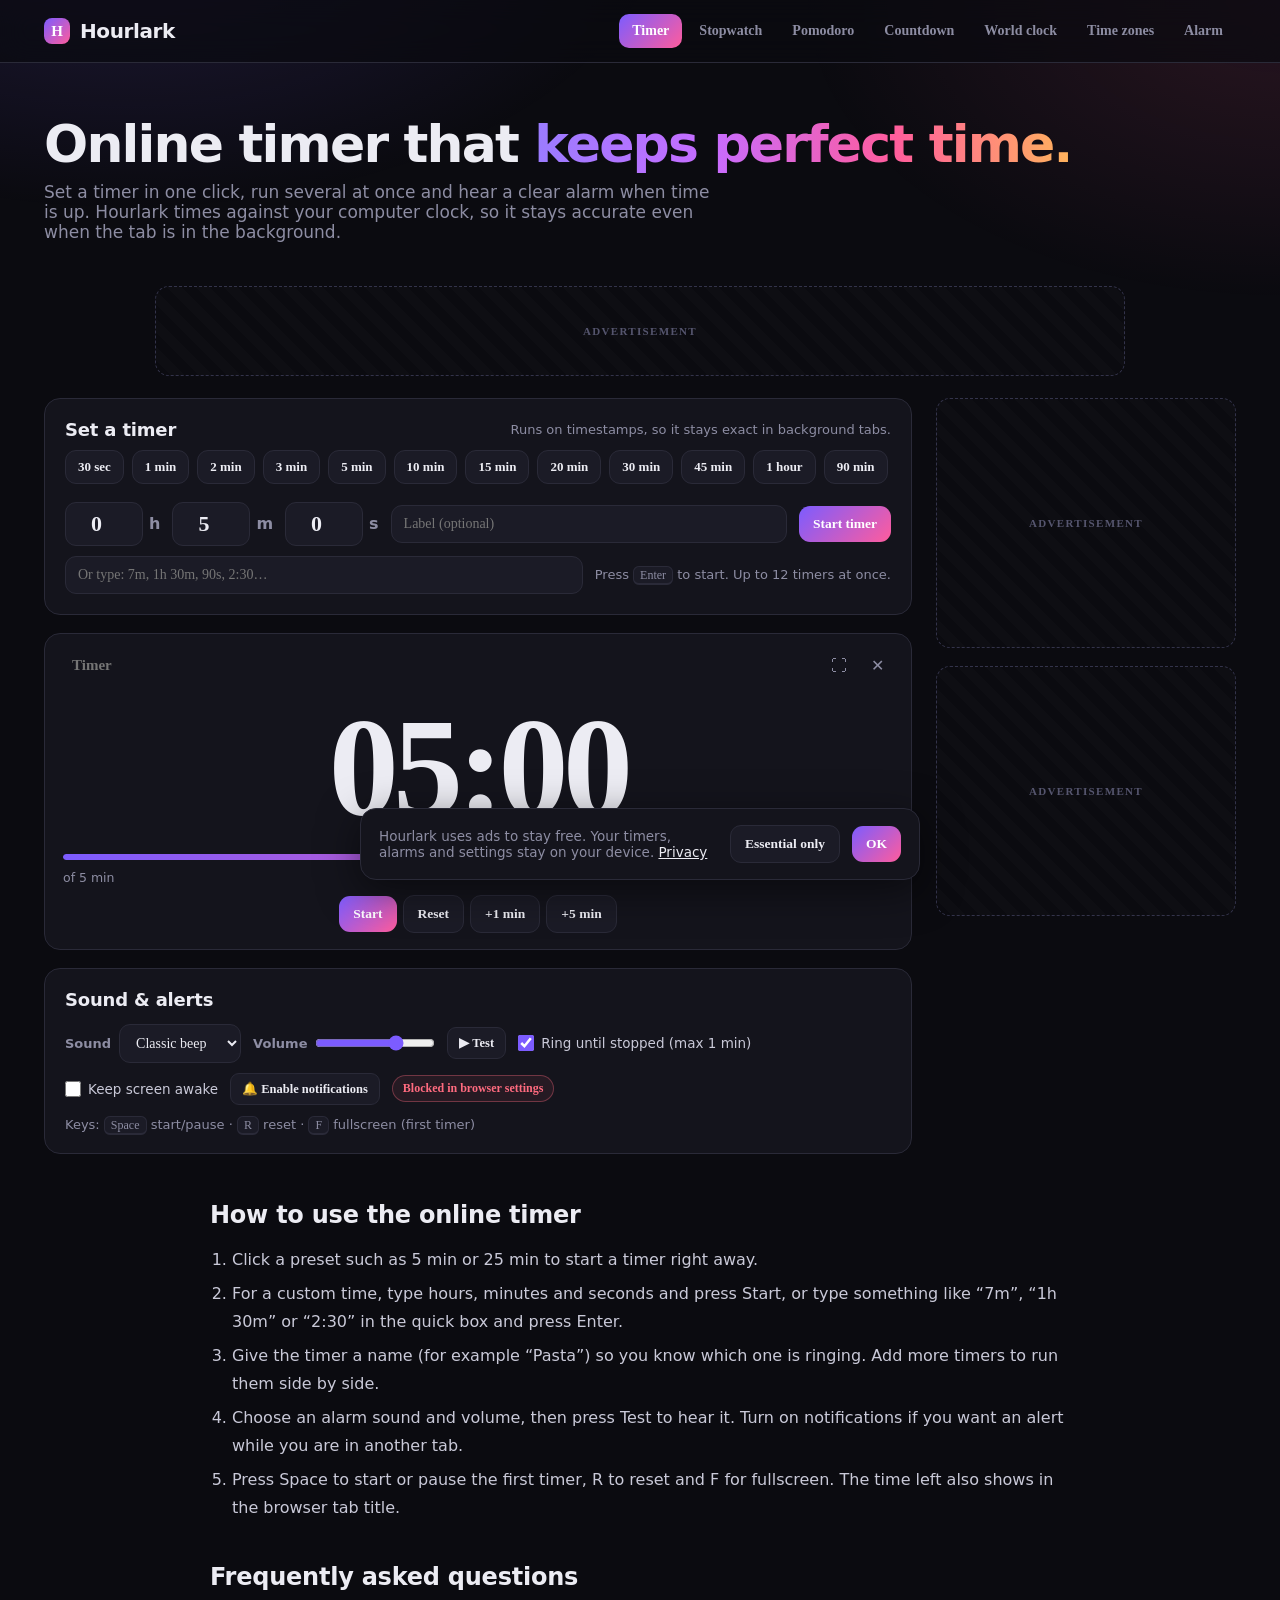
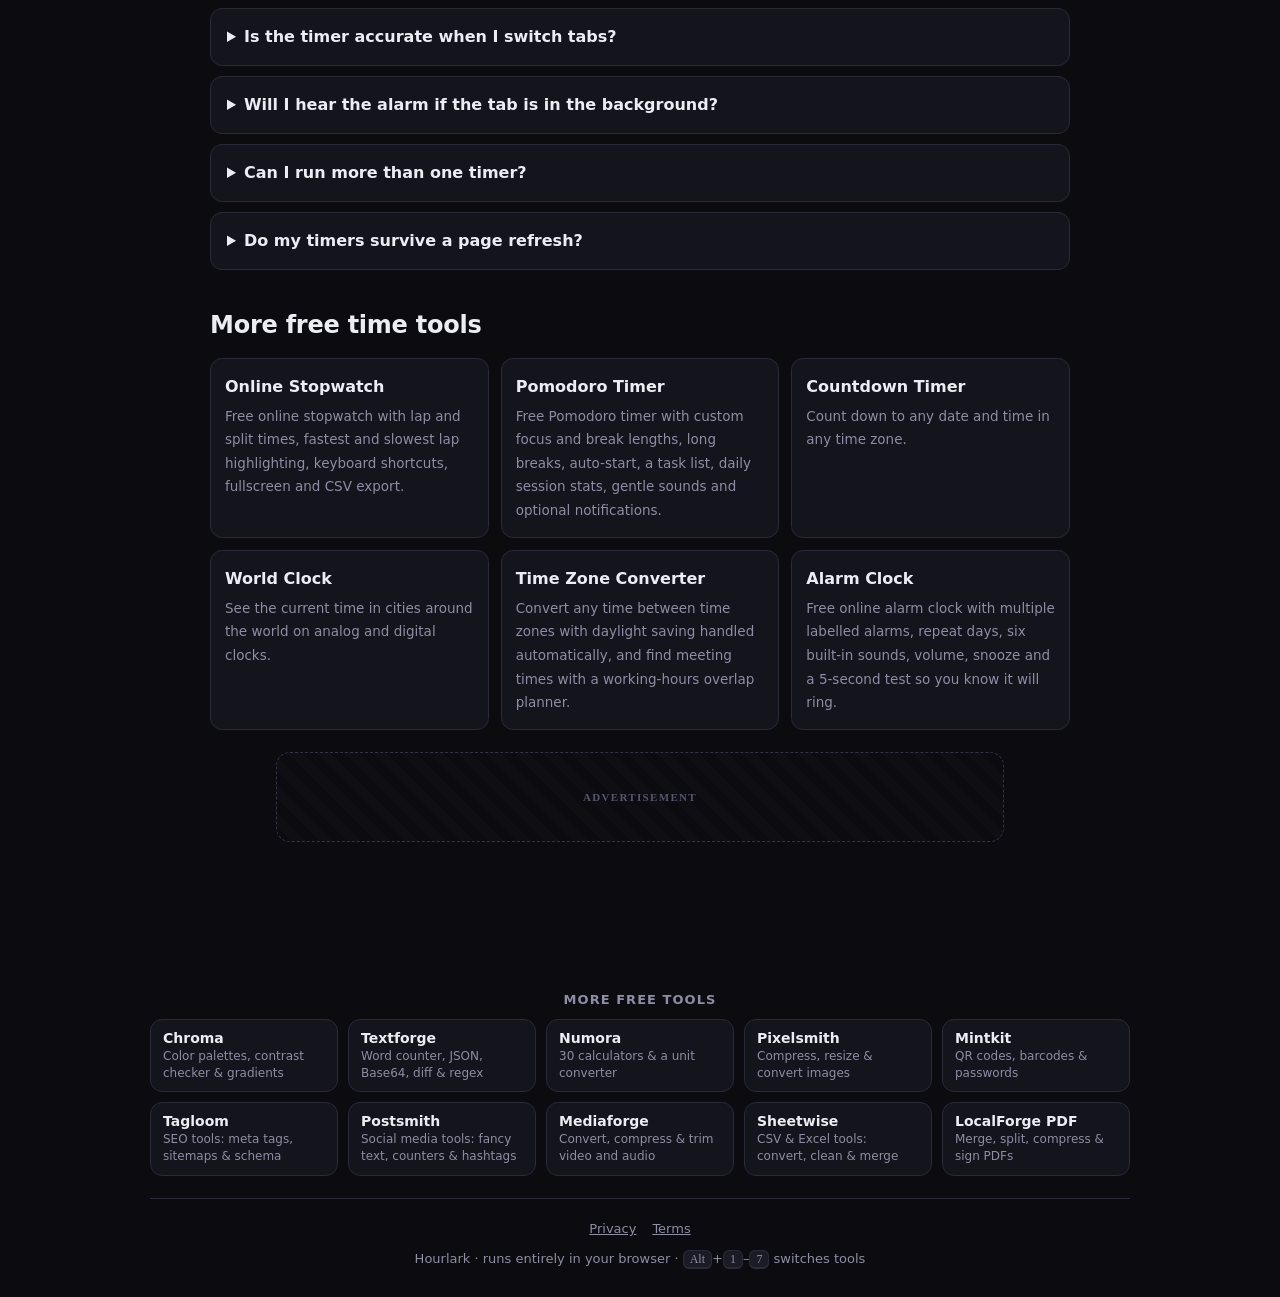
==== commit 3b843f47: "Footer: add Postsmith, Mediaforge and Sheetwise" ====
--- a/index.html
+++ b/index.html
@@ -251,7 +251,7 @@
 </div>
 <div class="toast" id="toast" role="status" aria-live="polite"></div>
 <div class="consent" id="consent" role="dialog" aria-label="Cookie notice"><span>Hourlark uses ads to stay free. Your timers, alarms and settings stay on your device. <a href="privacy.html">Privacy</a></span><button class="btn" id="c-no">Essential only</button><button class="btn primary" id="c-yes">OK</button></div>
-<footer><!--team--><nav class="more-tools" aria-label="More free tools"><h2>More free tools</h2><ul><li><a href="https://cinch2108.github.io/chroma/" rel="noopener">Chroma</a><span>Color palettes, contrast checker &amp; gradients</span></li><li><a href="https://cinch2108.github.io/textforge/" rel="noopener">Textforge</a><span>Word counter, JSON, Base64, diff &amp; regex</span></li><li><a href="https://cinch2108.github.io/numora/" rel="noopener">Numora</a><span>30 calculators &amp; a unit converter</span></li><li><a href="https://cinch2108.github.io/pixelsmith/" rel="noopener">Pixelsmith</a><span>Compress, resize &amp; convert images</span></li><li><a href="https://cinch2108.github.io/mintkit/" rel="noopener">Mintkit</a><span>QR codes, barcodes &amp; passwords</span></li><li><a href="https://cinch2108.github.io/tagloom/" rel="noopener">Tagloom</a><span>SEO tools: meta tags, sitemaps &amp; schema</span></li><li><a href="https://cinch2108.github.io/" rel="noopener">LocalForge PDF</a><span>Merge, split, compress &amp; sign PDFs</span></li></ul></nav><!--/team--><div class="footlinks"><a href="privacy.html">Privacy</a><a href="terms.html">Terms</a></div><br>Hourlark · runs entirely in your browser · <kbd>Alt</kbd>+<kbd>1</kbd>–<kbd>7</kbd> switches tools</footer>
+<footer><!--team--><nav class="more-tools" aria-label="More free tools"><h2>More free tools</h2><ul><li><a href="https://cinch2108.github.io/chroma/" rel="noopener">Chroma</a><span>Color palettes, contrast checker &amp; gradients</span></li><li><a href="https://cinch2108.github.io/textforge/" rel="noopener">Textforge</a><span>Word counter, JSON, Base64, diff &amp; regex</span></li><li><a href="https://cinch2108.github.io/numora/" rel="noopener">Numora</a><span>30 calculators &amp; a unit converter</span></li><li><a href="https://cinch2108.github.io/pixelsmith/" rel="noopener">Pixelsmith</a><span>Compress, resize &amp; convert images</span></li><li><a href="https://cinch2108.github.io/mintkit/" rel="noopener">Mintkit</a><span>QR codes, barcodes &amp; passwords</span></li><li><a href="https://cinch2108.github.io/tagloom/" rel="noopener">Tagloom</a><span>SEO tools: meta tags, sitemaps &amp; schema</span></li><li><a href="https://cinch2108.github.io/postsmith/" rel="noopener">Postsmith</a><span>Social media tools: fancy text, counters &amp; hashtags</span></li><li><a href="https://cinch2108.github.io/mediaforge/" rel="noopener">Mediaforge</a><span>Convert, compress &amp; trim video and audio</span></li><li><a href="https://cinch2108.github.io/datakit/" rel="noopener">Sheetwise</a><span>CSV &amp; Excel tools: convert, clean &amp; merge</span></li><li><a href="https://cinch2108.github.io/" rel="noopener">LocalForge PDF</a><span>Merge, split, compress &amp; sign PDFs</span></li></ul></nav><!--/team--><div class="footlinks"><a href="privacy.html">Privacy</a><a href="terms.html">Terms</a></div><br>Hourlark · runs entirely in your browser · <kbd>Alt</kbd>+<kbd>1</kbd>–<kbd>7</kbd> switches tools</footer>
 
 <script src="app.js" defer></script>
 </body>
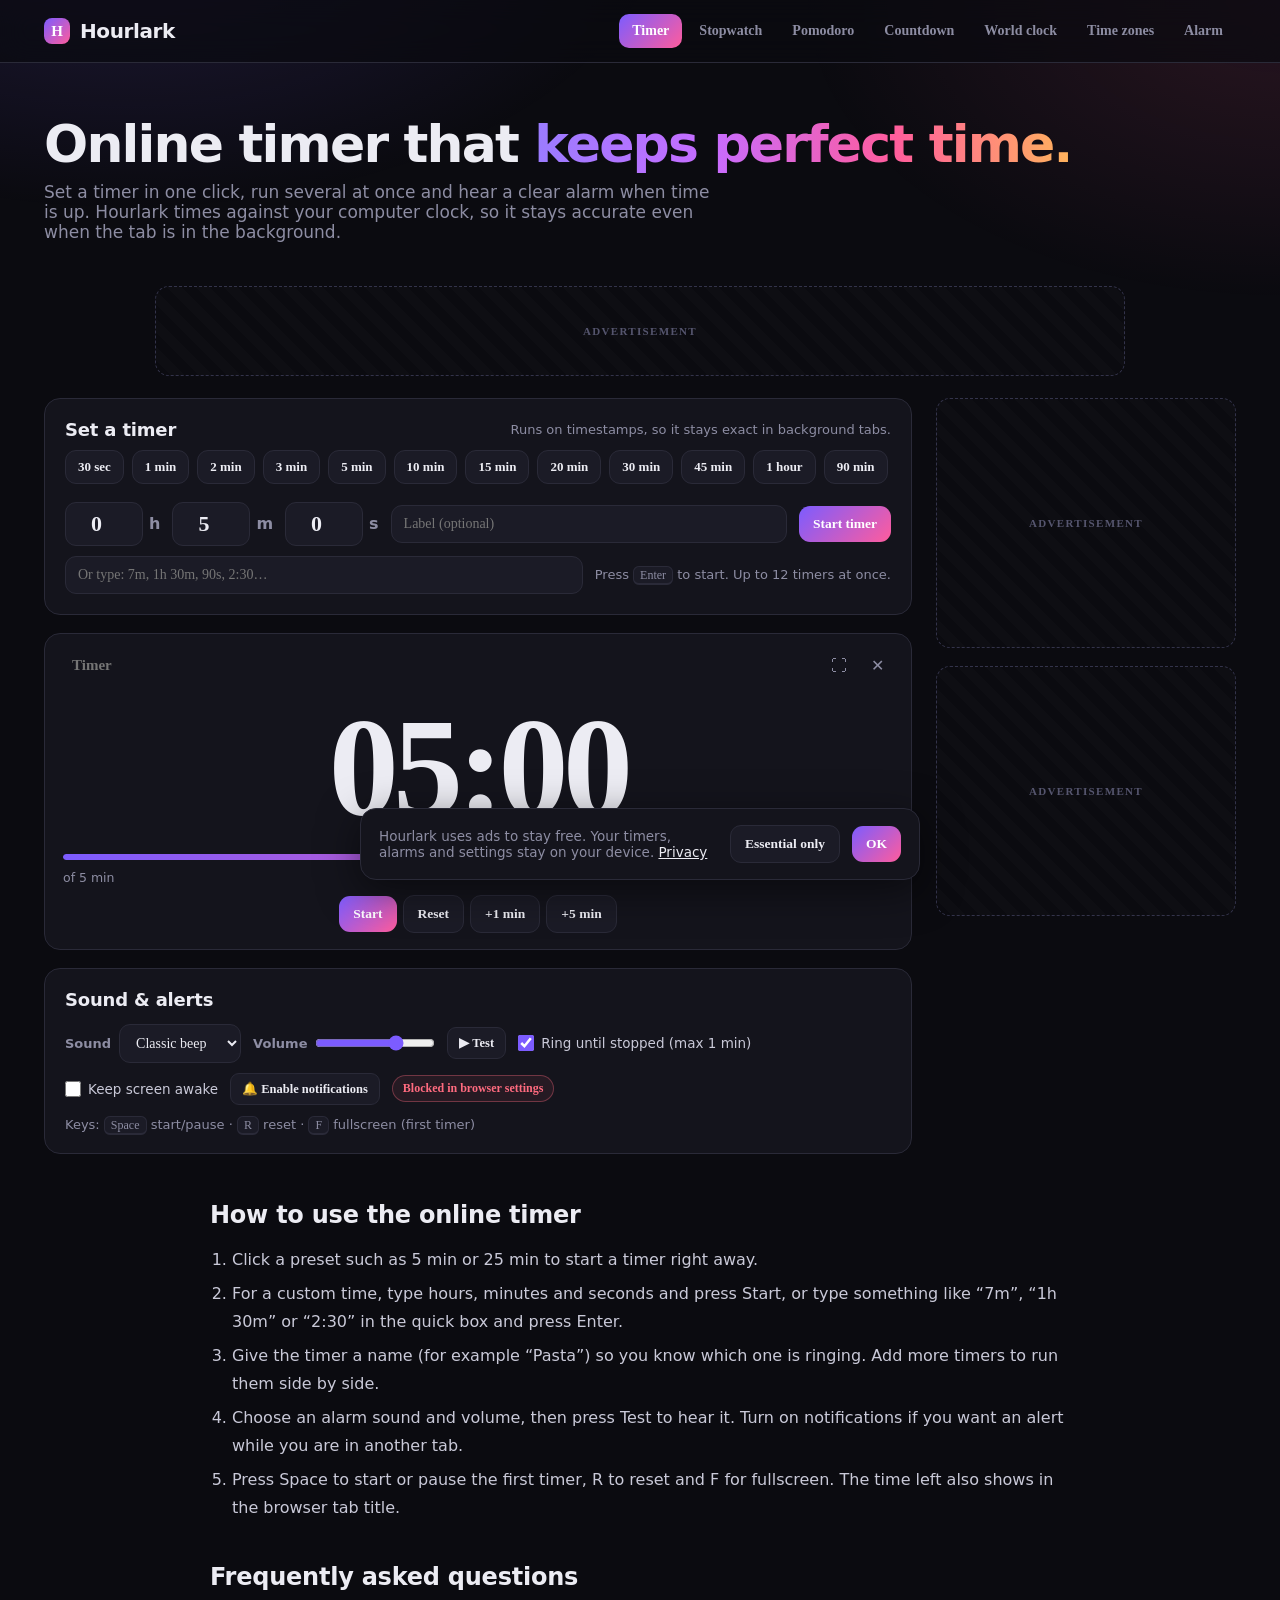
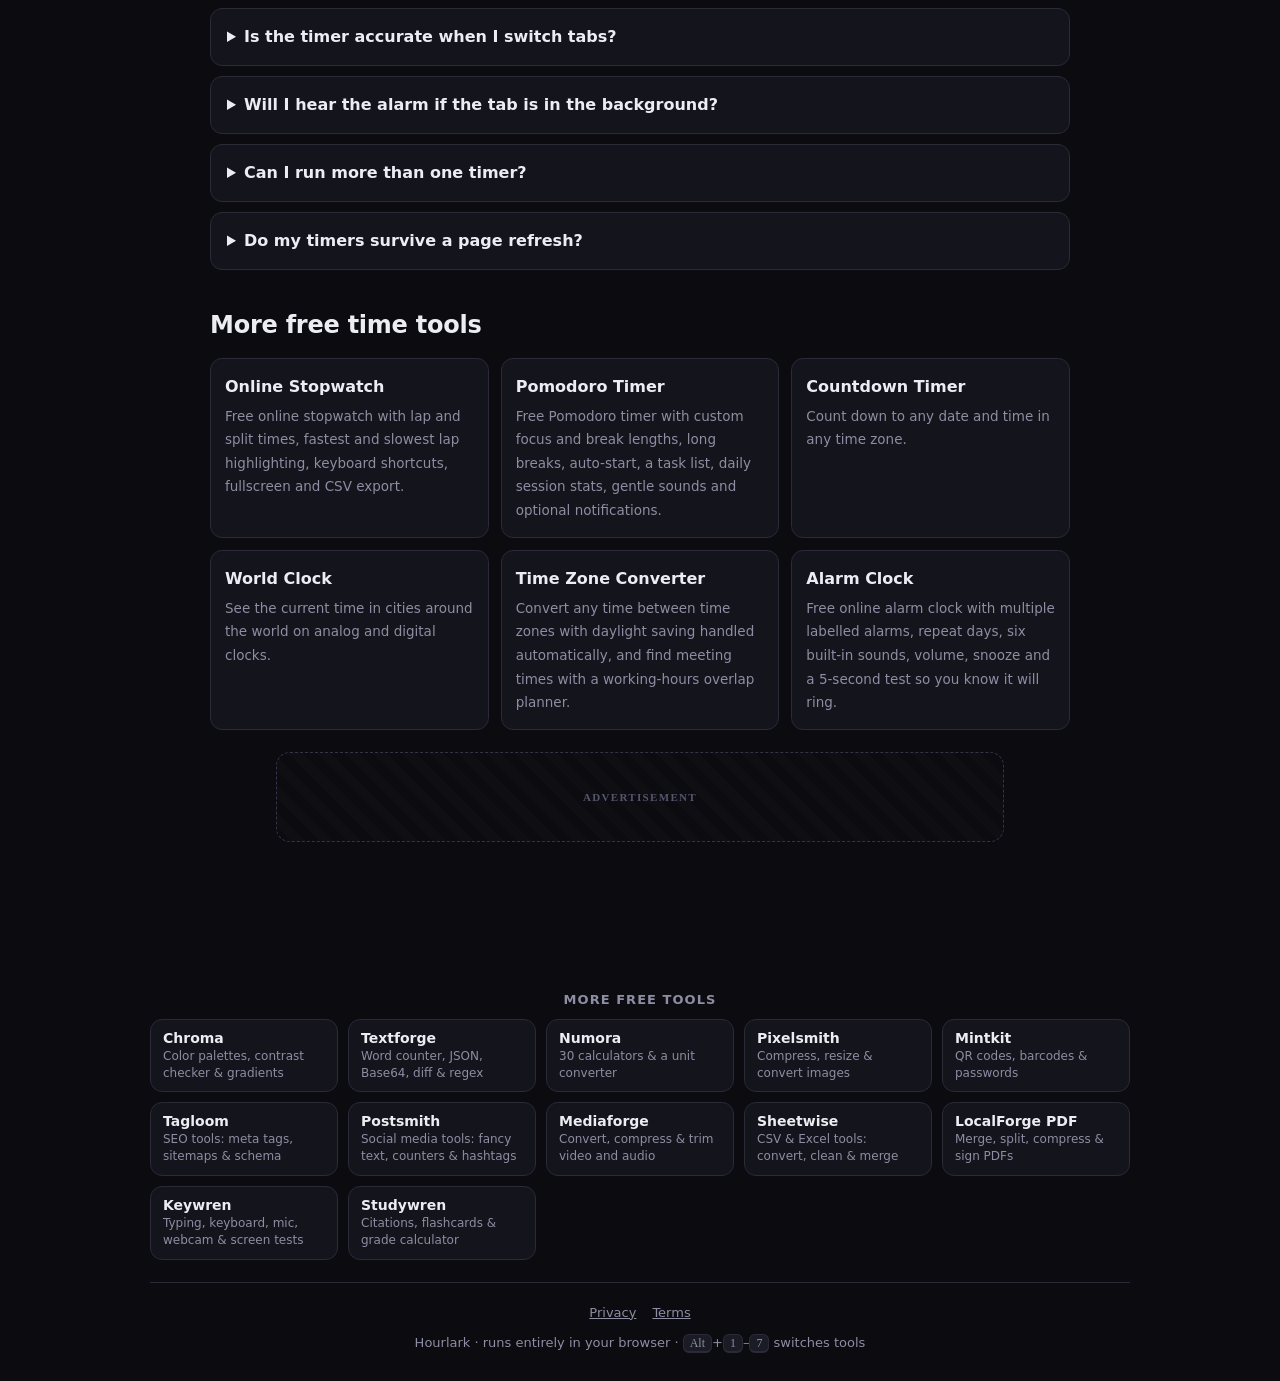
==== commit 43437798: "Footer: add Keywren and Studywren to More free tools" ====
--- a/index.html
+++ b/index.html
@@ -251,7 +251,7 @@
 </div>
 <div class="toast" id="toast" role="status" aria-live="polite"></div>
 <div class="consent" id="consent" role="dialog" aria-label="Cookie notice"><span>Hourlark uses ads to stay free. Your timers, alarms and settings stay on your device. <a href="privacy.html">Privacy</a></span><button class="btn" id="c-no">Essential only</button><button class="btn primary" id="c-yes">OK</button></div>
-<footer><!--team--><nav class="more-tools" aria-label="More free tools"><h2>More free tools</h2><ul><li><a href="https://cinch2108.github.io/chroma/" rel="noopener">Chroma</a><span>Color palettes, contrast checker &amp; gradients</span></li><li><a href="https://cinch2108.github.io/textforge/" rel="noopener">Textforge</a><span>Word counter, JSON, Base64, diff &amp; regex</span></li><li><a href="https://cinch2108.github.io/numora/" rel="noopener">Numora</a><span>30 calculators &amp; a unit converter</span></li><li><a href="https://cinch2108.github.io/pixelsmith/" rel="noopener">Pixelsmith</a><span>Compress, resize &amp; convert images</span></li><li><a href="https://cinch2108.github.io/mintkit/" rel="noopener">Mintkit</a><span>QR codes, barcodes &amp; passwords</span></li><li><a href="https://cinch2108.github.io/tagloom/" rel="noopener">Tagloom</a><span>SEO tools: meta tags, sitemaps &amp; schema</span></li><li><a href="https://cinch2108.github.io/postsmith/" rel="noopener">Postsmith</a><span>Social media tools: fancy text, counters &amp; hashtags</span></li><li><a href="https://cinch2108.github.io/mediaforge/" rel="noopener">Mediaforge</a><span>Convert, compress &amp; trim video and audio</span></li><li><a href="https://cinch2108.github.io/datakit/" rel="noopener">Sheetwise</a><span>CSV &amp; Excel tools: convert, clean &amp; merge</span></li><li><a href="https://cinch2108.github.io/" rel="noopener">LocalForge PDF</a><span>Merge, split, compress &amp; sign PDFs</span></li></ul></nav><!--/team--><div class="footlinks"><a href="privacy.html">Privacy</a><a href="terms.html">Terms</a></div><br>Hourlark · runs entirely in your browser · <kbd>Alt</kbd>+<kbd>1</kbd>–<kbd>7</kbd> switches tools</footer>
+<footer><!--team--><nav class="more-tools" aria-label="More free tools"><h2>More free tools</h2><ul><li><a href="https://cinch2108.github.io/chroma/" rel="noopener">Chroma</a><span>Color palettes, contrast checker &amp; gradients</span></li><li><a href="https://cinch2108.github.io/textforge/" rel="noopener">Textforge</a><span>Word counter, JSON, Base64, diff &amp; regex</span></li><li><a href="https://cinch2108.github.io/numora/" rel="noopener">Numora</a><span>30 calculators &amp; a unit converter</span></li><li><a href="https://cinch2108.github.io/pixelsmith/" rel="noopener">Pixelsmith</a><span>Compress, resize &amp; convert images</span></li><li><a href="https://cinch2108.github.io/mintkit/" rel="noopener">Mintkit</a><span>QR codes, barcodes &amp; passwords</span></li><li><a href="https://cinch2108.github.io/tagloom/" rel="noopener">Tagloom</a><span>SEO tools: meta tags, sitemaps &amp; schema</span></li><li><a href="https://cinch2108.github.io/postsmith/" rel="noopener">Postsmith</a><span>Social media tools: fancy text, counters &amp; hashtags</span></li><li><a href="https://cinch2108.github.io/mediaforge/" rel="noopener">Mediaforge</a><span>Convert, compress &amp; trim video and audio</span></li><li><a href="https://cinch2108.github.io/datakit/" rel="noopener">Sheetwise</a><span>CSV &amp; Excel tools: convert, clean &amp; merge</span></li><li><a href="https://cinch2108.github.io/" rel="noopener">LocalForge PDF</a><span>Merge, split, compress &amp; sign PDFs</span></li><li><a href="https://cinch2108.github.io/keywren/" rel="noopener">Keywren</a><span>Typing, keyboard, mic, webcam &amp; screen tests</span></li><li><a href="https://cinch2108.github.io/studywren/" rel="noopener">Studywren</a><span>Citations, flashcards &amp; grade calculator</span></li></ul></nav><!--/team--><div class="footlinks"><a href="privacy.html">Privacy</a><a href="terms.html">Terms</a></div><br>Hourlark · runs entirely in your browser · <kbd>Alt</kbd>+<kbd>1</kbd>–<kbd>7</kbd> switches tools</footer>
 
 <script src="app.js" defer></script>
 </body>
